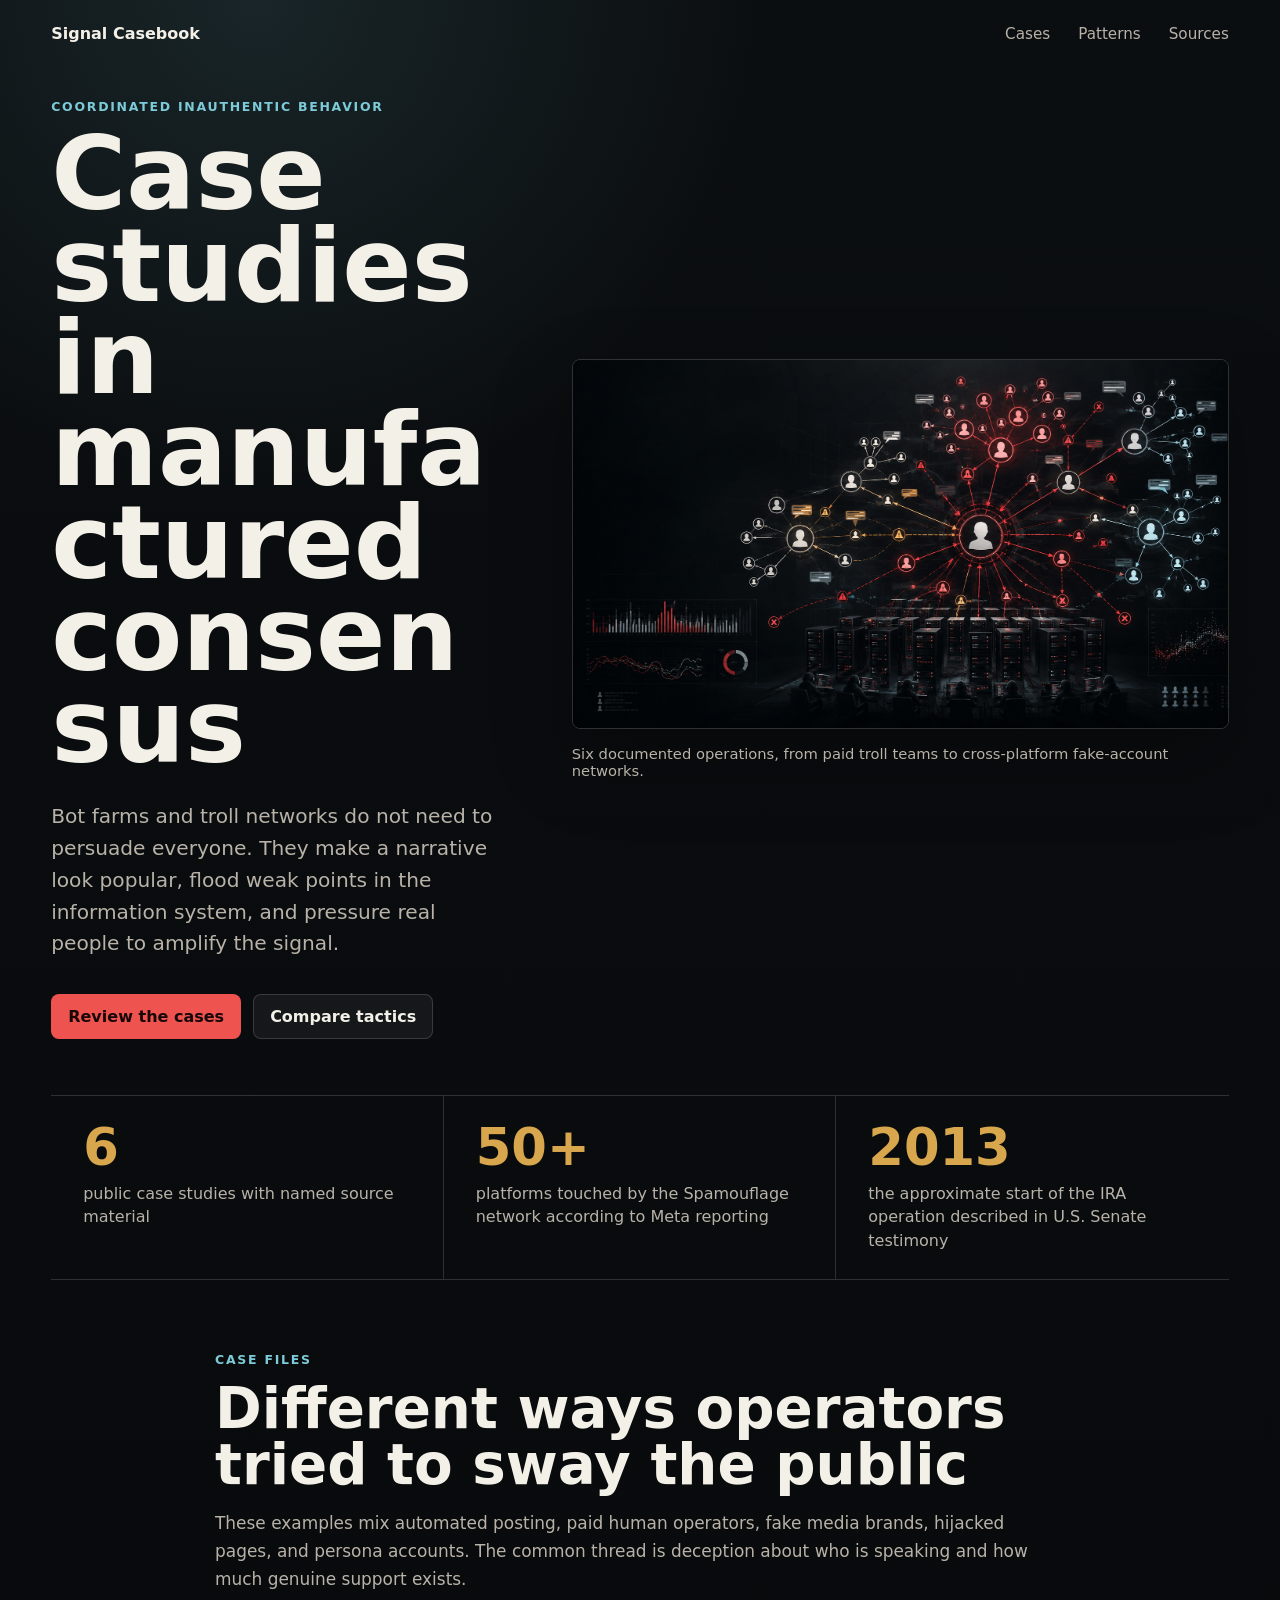
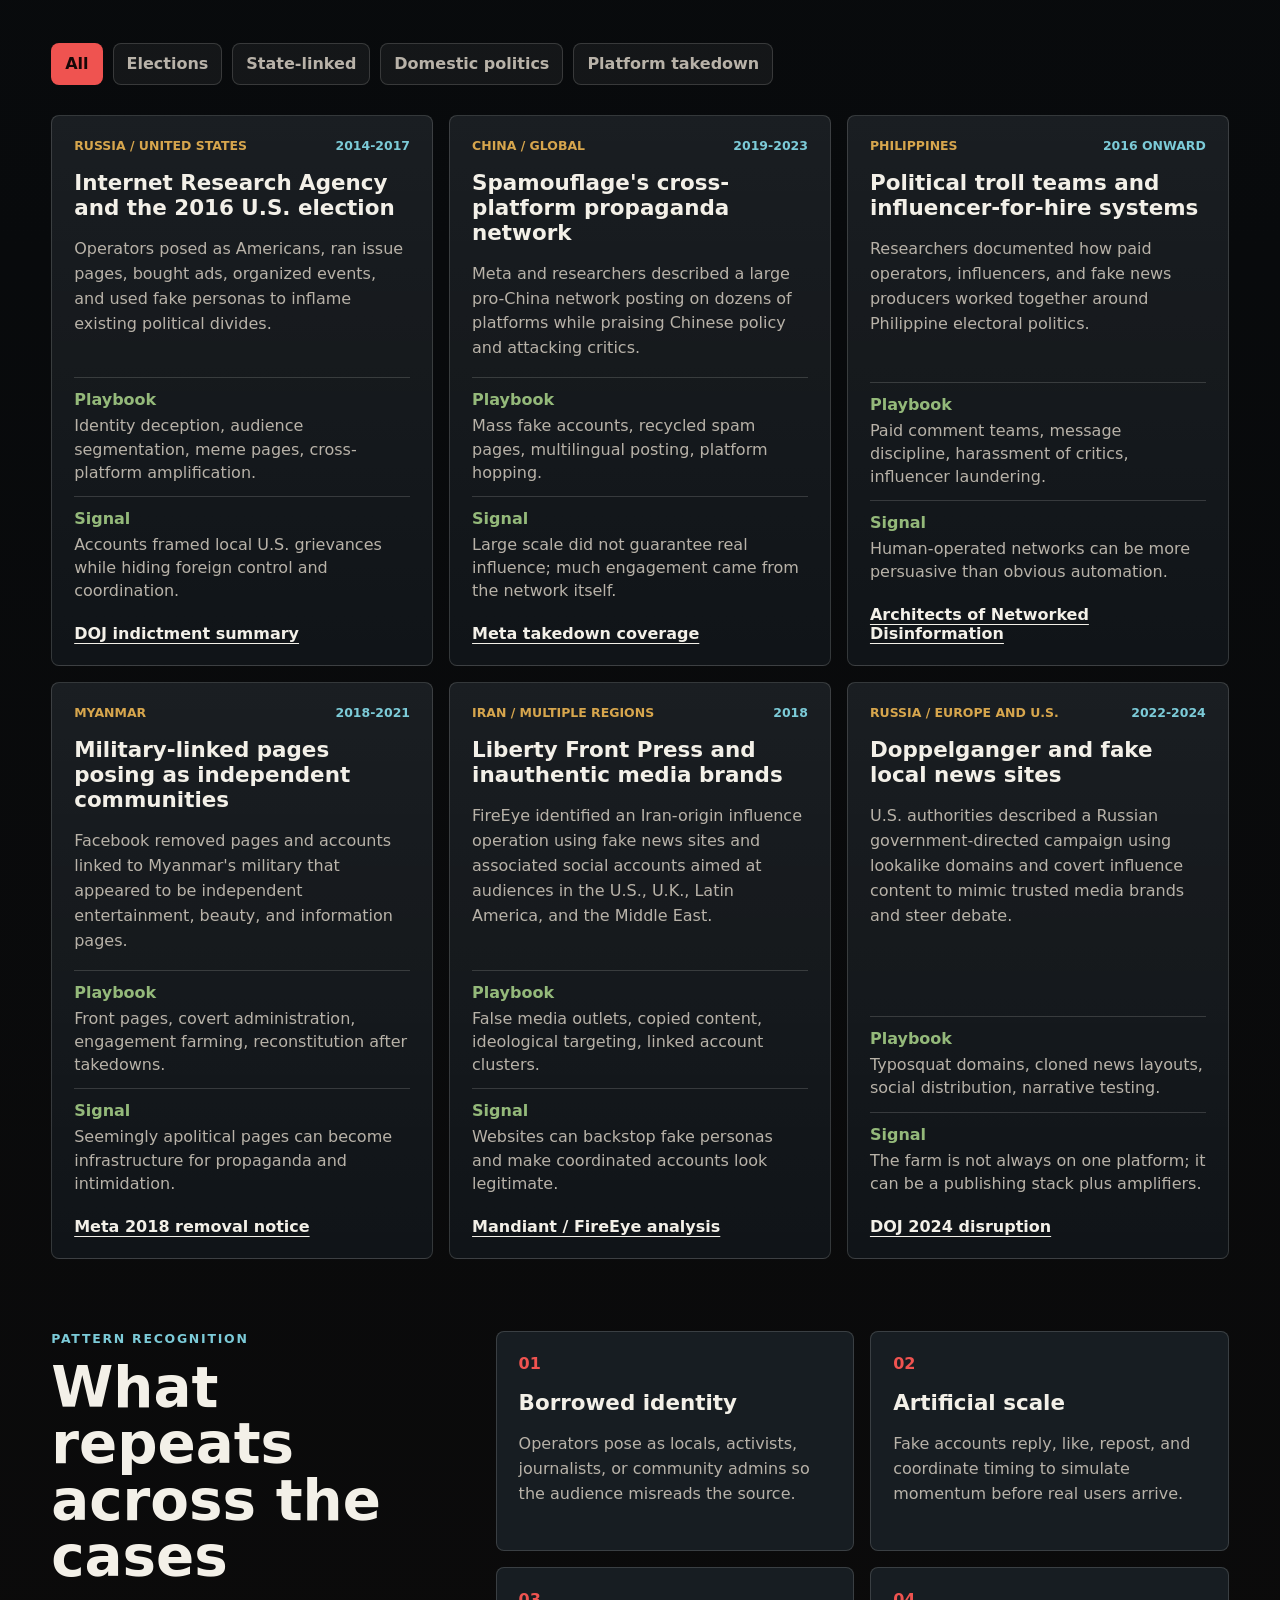
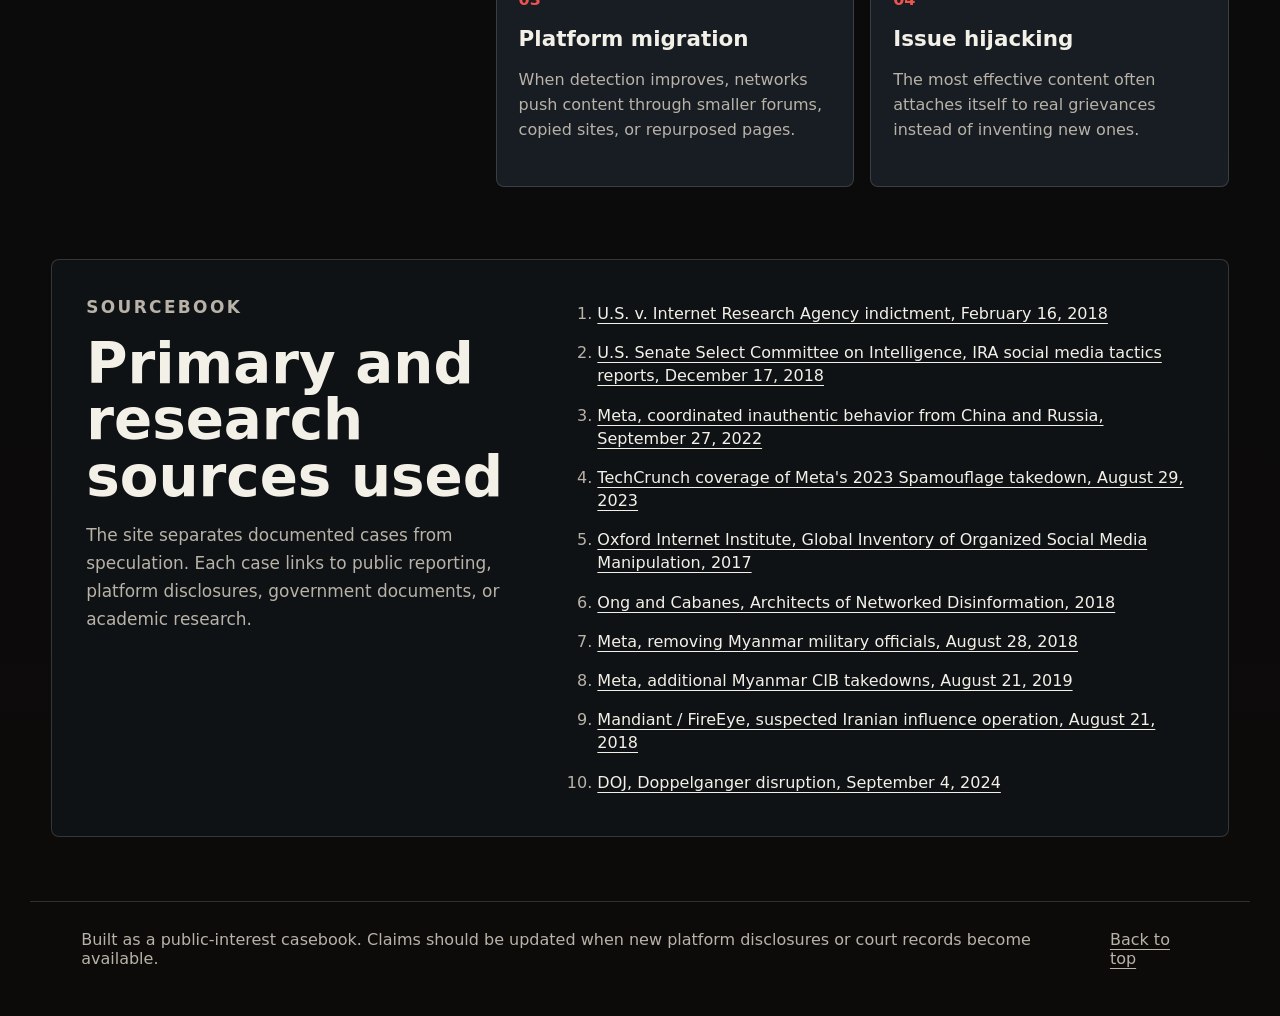
==== index.html @ df1fe984 "Initial bot farm case studies site" ====
<!doctype html>
<html lang="en">
  <head>
    <meta charset="utf-8">
    <meta name="viewport" content="width=device-width, initial-scale=1">
    <title>Bot Farm Case Studies</title>
    <meta
      name="description"
      content="A sourced field guide to online bot farms, troll networks, and coordinated inauthentic campaigns used to manipulate public opinion."
    >
    <meta property="og:title" content="Bot Farm Case Studies">
    <meta
      property="og:description"
      content="Six documented influence operations, their playbooks, signals, and consequences."
    >
    <meta property="og:image" content="assets/network-operations-hero.png">
    <link rel="stylesheet" href="styles.css">
  </head>
  <body>
    <header class="hero" id="top">
      <nav class="nav" aria-label="Primary navigation">
        <a class="brand" href="#top">Signal Casebook</a>
        <div class="nav-links">
          <a href="#cases">Cases</a>
          <a href="#patterns">Patterns</a>
          <a href="#sources">Sources</a>
        </div>
      </nav>
      <div class="hero-grid">
        <section class="hero-copy" aria-labelledby="page-title">
          <p class="eyebrow">Coordinated inauthentic behavior</p>
          <h1 id="page-title">Case studies in manufactured consensus</h1>
          <p class="lede">
            Bot farms and troll networks do not need to persuade everyone. They
            make a narrative look popular, flood weak points in the information
            system, and pressure real people to amplify the signal.
          </p>
          <div class="hero-actions">
            <a class="button primary" href="#cases">Review the cases</a>
            <a class="button secondary" href="#patterns">Compare tactics</a>
          </div>
        </section>
        <figure class="hero-art">
          <img
            src="assets/network-operations-hero.png"
            alt="Abstract network visualization of fake profile clusters and amplification paths."
          >
          <figcaption>
            Six documented operations, from paid troll teams to cross-platform fake-account networks.
          </figcaption>
        </figure>
      </div>
    </header>

    <main>
      <section class="overview" aria-label="Overview">
        <article>
          <span class="metric">6</span>
          <p>public case studies with named source material</p>
        </article>
        <article>
          <span class="metric">50+</span>
          <p>platforms touched by the Spamouflage network according to Meta reporting</p>
        </article>
        <article>
          <span class="metric">2013</span>
          <p>the approximate start of the IRA operation described in U.S. Senate testimony</p>
        </article>
      </section>

      <section class="section-heading" id="cases">
        <p class="eyebrow">Case files</p>
        <h2>Different ways operators tried to sway the public</h2>
        <p>
          These examples mix automated posting, paid human operators, fake media
          brands, hijacked pages, and persona accounts. The common thread is
          deception about who is speaking and how much genuine support exists.
        </p>
      </section>

      <section class="filter-panel" aria-label="Filter case studies">
        <button class="chip active" type="button" data-filter="all">All</button>
        <button class="chip" type="button" data-filter="election">Elections</button>
        <button class="chip" type="button" data-filter="state">State-linked</button>
        <button class="chip" type="button" data-filter="domestic">Domestic politics</button>
        <button class="chip" type="button" data-filter="platform">Platform takedown</button>
      </section>

      <section class="case-grid" aria-live="polite">
        <article class="case-card" data-tags="election state platform">
          <div class="case-topline">
            <span class="region">Russia / United States</span>
            <span class="date">2014-2017</span>
          </div>
          <h3>Internet Research Agency and the 2016 U.S. election</h3>
          <p>
            Operators posed as Americans, ran issue pages, bought ads, organized
            events, and used fake personas to inflame existing political divides.
          </p>
          <dl>
            <div>
              <dt>Playbook</dt>
              <dd>Identity deception, audience segmentation, meme pages, cross-platform amplification.</dd>
            </div>
            <div>
              <dt>Signal</dt>
              <dd>Accounts framed local U.S. grievances while hiding foreign control and coordination.</dd>
            </div>
          </dl>
          <a href="https://www.justice.gov/archives/opa/pr/grand-jury-indicts-thirteen-russian-individuals-and-three-russian-companies-scheme-interfere">DOJ indictment summary</a>
        </article>

        <article class="case-card" data-tags="state platform">
          <div class="case-topline">
            <span class="region">China / Global</span>
            <span class="date">2019-2023</span>
          </div>
          <h3>Spamouflage's cross-platform propaganda network</h3>
          <p>
            Meta and researchers described a large pro-China network posting on
            dozens of platforms while praising Chinese policy and attacking critics.
          </p>
          <dl>
            <div>
              <dt>Playbook</dt>
              <dd>Mass fake accounts, recycled spam pages, multilingual posting, platform hopping.</dd>
            </div>
            <div>
              <dt>Signal</dt>
              <dd>Large scale did not guarantee real influence; much engagement came from the network itself.</dd>
            </div>
          </dl>
          <a href="https://techcrunch.com/2023/08/29/meta-shut-down-a-disinformation-campaign-tied-to-chinese-law-enforcement/">Meta takedown coverage</a>
        </article>

        <article class="case-card" data-tags="election domestic">
          <div class="case-topline">
            <span class="region">Philippines</span>
            <span class="date">2016 onward</span>
          </div>
          <h3>Political troll teams and influencer-for-hire systems</h3>
          <p>
            Researchers documented how paid operators, influencers, and fake news
            producers worked together around Philippine electoral politics.
          </p>
          <dl>
            <div>
              <dt>Playbook</dt>
              <dd>Paid comment teams, message discipline, harassment of critics, influencer laundering.</dd>
            </div>
            <div>
              <dt>Signal</dt>
              <dd>Human-operated networks can be more persuasive than obvious automation.</dd>
            </div>
          </dl>
          <a href="https://eprints.whiterose.ac.uk/id/eprint/127312/">Architects of Networked Disinformation</a>
        </article>

        <article class="case-card" data-tags="state domestic platform">
          <div class="case-topline">
            <span class="region">Myanmar</span>
            <span class="date">2018-2021</span>
          </div>
          <h3>Military-linked pages posing as independent communities</h3>
          <p>
            Facebook removed pages and accounts linked to Myanmar's military that
            appeared to be independent entertainment, beauty, and information pages.
          </p>
          <dl>
            <div>
              <dt>Playbook</dt>
              <dd>Front pages, covert administration, engagement farming, reconstitution after takedowns.</dd>
            </div>
            <div>
              <dt>Signal</dt>
              <dd>Seemingly apolitical pages can become infrastructure for propaganda and intimidation.</dd>
            </div>
          </dl>
          <a href="https://about.fb.com/news/2018/08/removing-myanmar-officials/">Meta 2018 removal notice</a>
        </article>

        <article class="case-card" data-tags="state platform">
          <div class="case-topline">
            <span class="region">Iran / Multiple regions</span>
            <span class="date">2018</span>
          </div>
          <h3>Liberty Front Press and inauthentic media brands</h3>
          <p>
            FireEye identified an Iran-origin influence operation using fake news
            sites and associated social accounts aimed at audiences in the U.S.,
            U.K., Latin America, and the Middle East.
          </p>
          <dl>
            <div>
              <dt>Playbook</dt>
              <dd>False media outlets, copied content, ideological targeting, linked account clusters.</dd>
            </div>
            <div>
              <dt>Signal</dt>
              <dd>Websites can backstop fake personas and make coordinated accounts look legitimate.</dd>
            </div>
          </dl>
          <a href="https://cloud.google.com/blog/topics/threat-intelligence/suspected-iranian-influence-operation">Mandiant / FireEye analysis</a>
        </article>

        <article class="case-card" data-tags="state platform election">
          <div class="case-topline">
            <span class="region">Russia / Europe and U.S.</span>
            <span class="date">2022-2024</span>
          </div>
          <h3>Doppelganger and fake local news sites</h3>
          <p>
            U.S. authorities described a Russian government-directed campaign
            using lookalike domains and covert influence content to mimic trusted
            media brands and steer debate.
          </p>
          <dl>
            <div>
              <dt>Playbook</dt>
              <dd>Typosquat domains, cloned news layouts, social distribution, narrative testing.</dd>
            </div>
            <div>
              <dt>Signal</dt>
              <dd>The farm is not always on one platform; it can be a publishing stack plus amplifiers.</dd>
            </div>
          </dl>
          <a href="https://www.justice.gov/archives/opa/pr/justice-department-disrupts-covert-russian-government-sponsored-foreign-malign-influence">DOJ 2024 disruption</a>
        </article>
      </section>

      <section class="patterns" id="patterns">
        <div class="section-heading compact">
          <p class="eyebrow">Pattern recognition</p>
          <h2>What repeats across the cases</h2>
        </div>
        <div class="pattern-grid">
          <article>
            <span>01</span>
            <h3>Borrowed identity</h3>
            <p>Operators pose as locals, activists, journalists, or community admins so the audience misreads the source.</p>
          </article>
          <article>
            <span>02</span>
            <h3>Artificial scale</h3>
            <p>Fake accounts reply, like, repost, and coordinate timing to simulate momentum before real users arrive.</p>
          </article>
          <article>
            <span>03</span>
            <h3>Platform migration</h3>
            <p>When detection improves, networks push content through smaller forums, copied sites, or repurposed pages.</p>
          </article>
          <article>
            <span>04</span>
            <h3>Issue hijacking</h3>
            <p>The most effective content often attaches itself to real grievances instead of inventing new ones.</p>
          </article>
        </div>
      </section>

      <section class="sourcebook" id="sources">
        <div>
          <p class="eyebrow">Sourcebook</p>
          <h2>Primary and research sources used</h2>
          <p>
            The site separates documented cases from speculation. Each case links
            to public reporting, platform disclosures, government documents, or
            academic research.
          </p>
        </div>
        <ol>
          <li><a href="https://www.justice.gov/d9/fieldable-panel-panes/basic-panes/attachments/2018/02/16/internet_research_agency_indictment.pdf">U.S. v. Internet Research Agency indictment, February 16, 2018</a></li>
          <li><a href="https://www.intelligence.senate.gov/2018/12/17/press-new-reports-shed-light-internet-research-agency-e2-80-99s-social-media-tactics/">U.S. Senate Select Committee on Intelligence, IRA social media tactics reports, December 17, 2018</a></li>
          <li><a href="https://about.fb.com/news/2022/09/removing-coordinated-inauthentic-behavior-from-china-and-russia/">Meta, coordinated inauthentic behavior from China and Russia, September 27, 2022</a></li>
          <li><a href="https://techcrunch.com/2023/08/29/meta-shut-down-a-disinformation-campaign-tied-to-chinese-law-enforcement/">TechCrunch coverage of Meta's 2023 Spamouflage takedown, August 29, 2023</a></li>
          <li><a href="https://ora.ox.ac.uk/objects/uuid%3Acef7e8d9-27bf-4ea5-9fd6-855209b3e1f6/files/m3ca8c455852611e82d0fb182445a471f">Oxford Internet Institute, Global Inventory of Organized Social Media Manipulation, 2017</a></li>
          <li><a href="https://eprints.whiterose.ac.uk/id/eprint/127312/">Ong and Cabanes, Architects of Networked Disinformation, 2018</a></li>
          <li><a href="https://about.fb.com/news/2018/08/removing-myanmar-officials/">Meta, removing Myanmar military officials, August 28, 2018</a></li>
          <li><a href="https://about.fb.com/news/2019/08/more-cib-myanmar/">Meta, additional Myanmar CIB takedowns, August 21, 2019</a></li>
          <li><a href="https://cloud.google.com/blog/topics/threat-intelligence/suspected-iranian-influence-operation">Mandiant / FireEye, suspected Iranian influence operation, August 21, 2018</a></li>
          <li><a href="https://www.justice.gov/archives/opa/pr/justice-department-disrupts-covert-russian-government-sponsored-foreign-malign-influence">DOJ, Doppelganger disruption, September 4, 2024</a></li>
        </ol>
      </section>
    </main>

    <footer>
      <p>Built as a public-interest casebook. Claims should be updated when new platform disclosures or court records become available.</p>
      <a href="#top">Back to top</a>
    </footer>

    <script src="script.js"></script>
  </body>
</html>
---- styles.css ----
:root {
  color-scheme: dark;
  --bg: #080a0c;
  --panel: #101418;
  --panel-strong: #171d22;
  --ink: #f3f0e8;
  --muted: #b8b2a8;
  --line: rgba(243, 240, 232, 0.16);
  --red: #ef5350;
  --amber: #d7a64d;
  --cyan: #7ccbd8;
  --green: #94b97a;
  --shadow: rgba(0, 0, 0, 0.32);
  font-family:
    Inter, ui-sans-serif, system-ui, -apple-system, BlinkMacSystemFont, "Segoe UI",
    sans-serif;
}

* {
  box-sizing: border-box;
}

html {
  scroll-behavior: smooth;
}

body {
  margin: 0;
  min-width: 320px;
  background:
    radial-gradient(circle at 20% 0%, rgba(124, 203, 216, 0.12), transparent 32rem),
    linear-gradient(180deg, #0b0e10 0%, var(--bg) 44%, #0d0b0a 100%);
  color: var(--ink);
}

a {
  color: inherit;
  text-underline-offset: 0.24em;
}

.hero {
  min-height: 94vh;
  padding: 24px clamp(18px, 4vw, 56px) 56px;
  display: flex;
  flex-direction: column;
  gap: 56px;
}

.nav {
  display: flex;
  align-items: center;
  justify-content: space-between;
  gap: 24px;
  max-width: 1220px;
  width: 100%;
  margin: 0 auto;
}

.brand {
  font-weight: 780;
  text-decoration: none;
  letter-spacing: 0;
}

.nav-links {
  display: flex;
  gap: clamp(14px, 3vw, 28px);
  color: var(--muted);
  font-size: 0.95rem;
}

.nav-links a {
  text-decoration: none;
}

.hero-grid {
  width: 100%;
  max-width: 1220px;
  margin: auto;
  display: grid;
  grid-template-columns: minmax(0, 0.82fr) minmax(420px, 1.18fr);
  gap: clamp(32px, 5vw, 64px);
  align-items: center;
}

.hero-copy {
  max-width: 660px;
}

.eyebrow {
  margin: 0 0 14px;
  color: var(--cyan);
  font-size: 0.78rem;
  font-weight: 760;
  letter-spacing: 0.14em;
  text-transform: uppercase;
}

h1,
h2,
h3,
p {
  overflow-wrap: anywhere;
}

h1 {
  margin: 0;
  max-width: 12ch;
  font-size: clamp(3.4rem, 8vw, 7.4rem);
  line-height: 0.9;
  letter-spacing: 0;
}

.lede {
  margin: 28px 0 0;
  max-width: 58ch;
  color: var(--muted);
  font-size: clamp(1.05rem, 2vw, 1.26rem);
  line-height: 1.58;
}

.hero-actions {
  display: flex;
  flex-wrap: wrap;
  gap: 12px;
  margin-top: 34px;
}

.button,
.chip {
  border: 1px solid var(--line);
  border-radius: 8px;
  min-height: 44px;
  padding: 12px 16px;
  background: rgba(255, 255, 255, 0.05);
  color: var(--ink);
  font: inherit;
  font-weight: 720;
  text-decoration: none;
  cursor: pointer;
}

.button.primary,
.chip.active {
  border-color: rgba(239, 83, 80, 0.55);
  background: var(--red);
  color: #170707;
}

.button.secondary:hover,
.chip:hover {
  border-color: rgba(124, 203, 216, 0.5);
  background: rgba(124, 203, 216, 0.1);
}

.hero-art {
  margin: 0;
}

.hero-art img {
  width: 100%;
  aspect-ratio: 16 / 9;
  object-fit: cover;
  border-radius: 8px;
  border: 1px solid var(--line);
  box-shadow: 0 30px 80px var(--shadow);
}

.hero-art figcaption {
  margin-top: 12px;
  color: var(--muted);
  font-size: 0.92rem;
}

main {
  display: grid;
  gap: 72px;
  padding: 0 clamp(18px, 4vw, 56px) 64px;
}

.overview,
.section-heading,
.filter-panel,
.case-grid,
.patterns,
.sourcebook,
footer {
  width: 100%;
  max-width: 1220px;
  margin: 0 auto;
}

.overview {
  display: grid;
  grid-template-columns: repeat(3, 1fr);
  border-block: 1px solid var(--line);
}

.overview article {
  padding: 26px clamp(16px, 3vw, 32px);
  border-right: 1px solid var(--line);
}

.overview article:last-child {
  border-right: 0;
}

.metric {
  display: block;
  color: var(--amber);
  font-size: clamp(2rem, 4vw, 3.2rem);
  font-weight: 800;
  line-height: 1;
}

.overview p {
  margin: 8px 0 0;
  color: var(--muted);
  line-height: 1.48;
}

.section-heading {
  max-width: 850px;
  margin-bottom: -40px;
}

.section-heading h2,
.sourcebook h2 {
  margin: 0;
  font-size: clamp(2.1rem, 4.4vw, 4rem);
  line-height: 1;
  letter-spacing: 0;
}

.section-heading p:not(.eyebrow),
.sourcebook p {
  color: var(--muted);
  font-size: 1.06rem;
  line-height: 1.65;
}

.filter-panel {
  display: flex;
  flex-wrap: wrap;
  gap: 10px;
  margin-bottom: -42px;
}

.chip {
  min-height: 38px;
  padding: 9px 13px;
  color: var(--muted);
}

.case-grid {
  display: grid;
  grid-template-columns: repeat(3, minmax(0, 1fr));
  gap: 16px;
}

.case-card {
  display: flex;
  min-height: 430px;
  flex-direction: column;
  padding: 22px;
  border: 1px solid var(--line);
  border-radius: 8px;
  background:
    linear-gradient(180deg, rgba(255, 255, 255, 0.045), transparent),
    var(--panel);
}

.case-card[hidden] {
  display: none;
}

.case-topline {
  display: flex;
  justify-content: space-between;
  gap: 12px;
  color: var(--amber);
  font-size: 0.78rem;
  font-weight: 780;
  text-transform: uppercase;
}

.date {
  color: var(--cyan);
  white-space: nowrap;
}

.case-card h3,
.pattern-grid h3 {
  margin: 18px 0 0;
  font-size: 1.34rem;
  line-height: 1.16;
}

.case-card p {
  color: var(--muted);
  line-height: 1.56;
}

.case-card dl {
  display: grid;
  gap: 12px;
  margin: auto 0 22px;
}

.case-card dl div {
  border-top: 1px solid var(--line);
  padding-top: 12px;
}

.case-card dt {
  color: var(--green);
  font-weight: 780;
}

.case-card dd {
  margin: 5px 0 0;
  color: var(--muted);
  line-height: 1.45;
}

.case-card a {
  justify-self: end;
  color: var(--ink);
  font-weight: 720;
}

.patterns {
  display: grid;
  grid-template-columns: 0.72fr 1.28fr;
  gap: 32px;
  align-items: start;
}

.section-heading.compact {
  margin: 0;
}

.pattern-grid {
  display: grid;
  grid-template-columns: repeat(2, minmax(0, 1fr));
  gap: 16px;
}

.pattern-grid article {
  min-height: 220px;
  padding: 22px;
  border: 1px solid var(--line);
  border-radius: 8px;
  background: var(--panel-strong);
}

.pattern-grid span {
  color: var(--red);
  font-weight: 800;
}

.pattern-grid p {
  color: var(--muted);
  line-height: 1.56;
}

.sourcebook {
  display: grid;
  grid-template-columns: minmax(0, 0.85fr) minmax(0, 1.15fr);
  gap: 32px;
  padding: 34px;
  border: 1px solid var(--line);
  border-radius: 8px;
  background: #0f1214;
}

.sourcebook ol {
  margin: 0;
  padding-left: 22px;
  color: var(--muted);
}

.sourcebook li {
  padding: 8px 0;
  line-height: 1.45;
}

.sourcebook a {
  color: var(--ink);
}

footer {
  display: flex;
  justify-content: space-between;
  gap: 24px;
  padding: 28px clamp(18px, 4vw, 56px) 48px;
  color: var(--muted);
  border-top: 1px solid var(--line);
}

footer p {
  margin: 0;
}

@media (max-width: 980px) {
  .hero {
    min-height: auto;
  }

  .hero-grid,
  .patterns,
  .sourcebook {
    grid-template-columns: 1fr;
  }

  .hero-copy {
    max-width: none;
  }

  h1 {
    max-width: 10ch;
  }

  .case-grid {
    grid-template-columns: repeat(2, minmax(0, 1fr));
  }
}

@media (max-width: 680px) {
  .nav {
    align-items: flex-start;
    flex-direction: column;
  }

  .hero-grid {
    gap: 28px;
  }

  .overview,
  .case-grid,
  .pattern-grid {
    grid-template-columns: 1fr;
  }

  .overview article {
    border-right: 0;
    border-bottom: 1px solid var(--line);
  }

  .overview article:last-child {
    border-bottom: 0;
  }

  .case-card {
    min-height: auto;
  }

  .sourcebook {
    padding: 22px;
  }

  footer {
    flex-direction: column;
  }
}
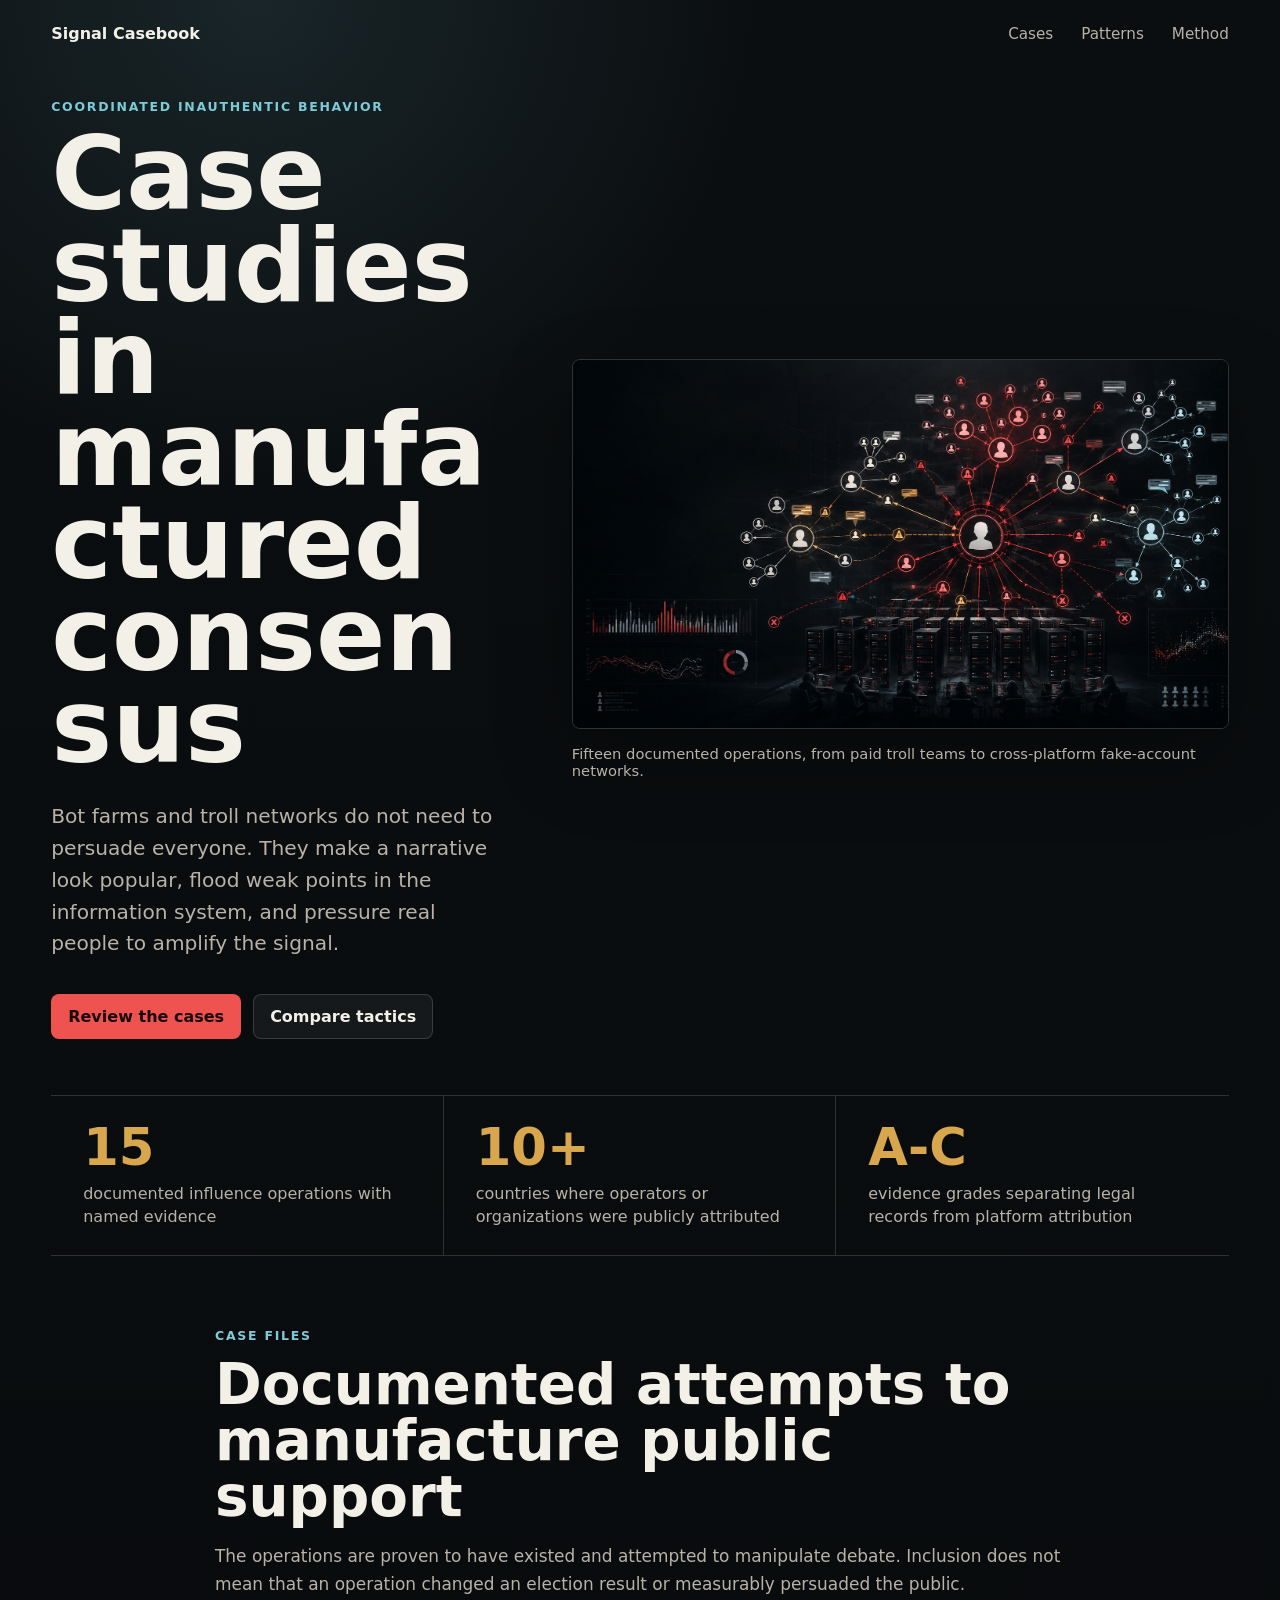
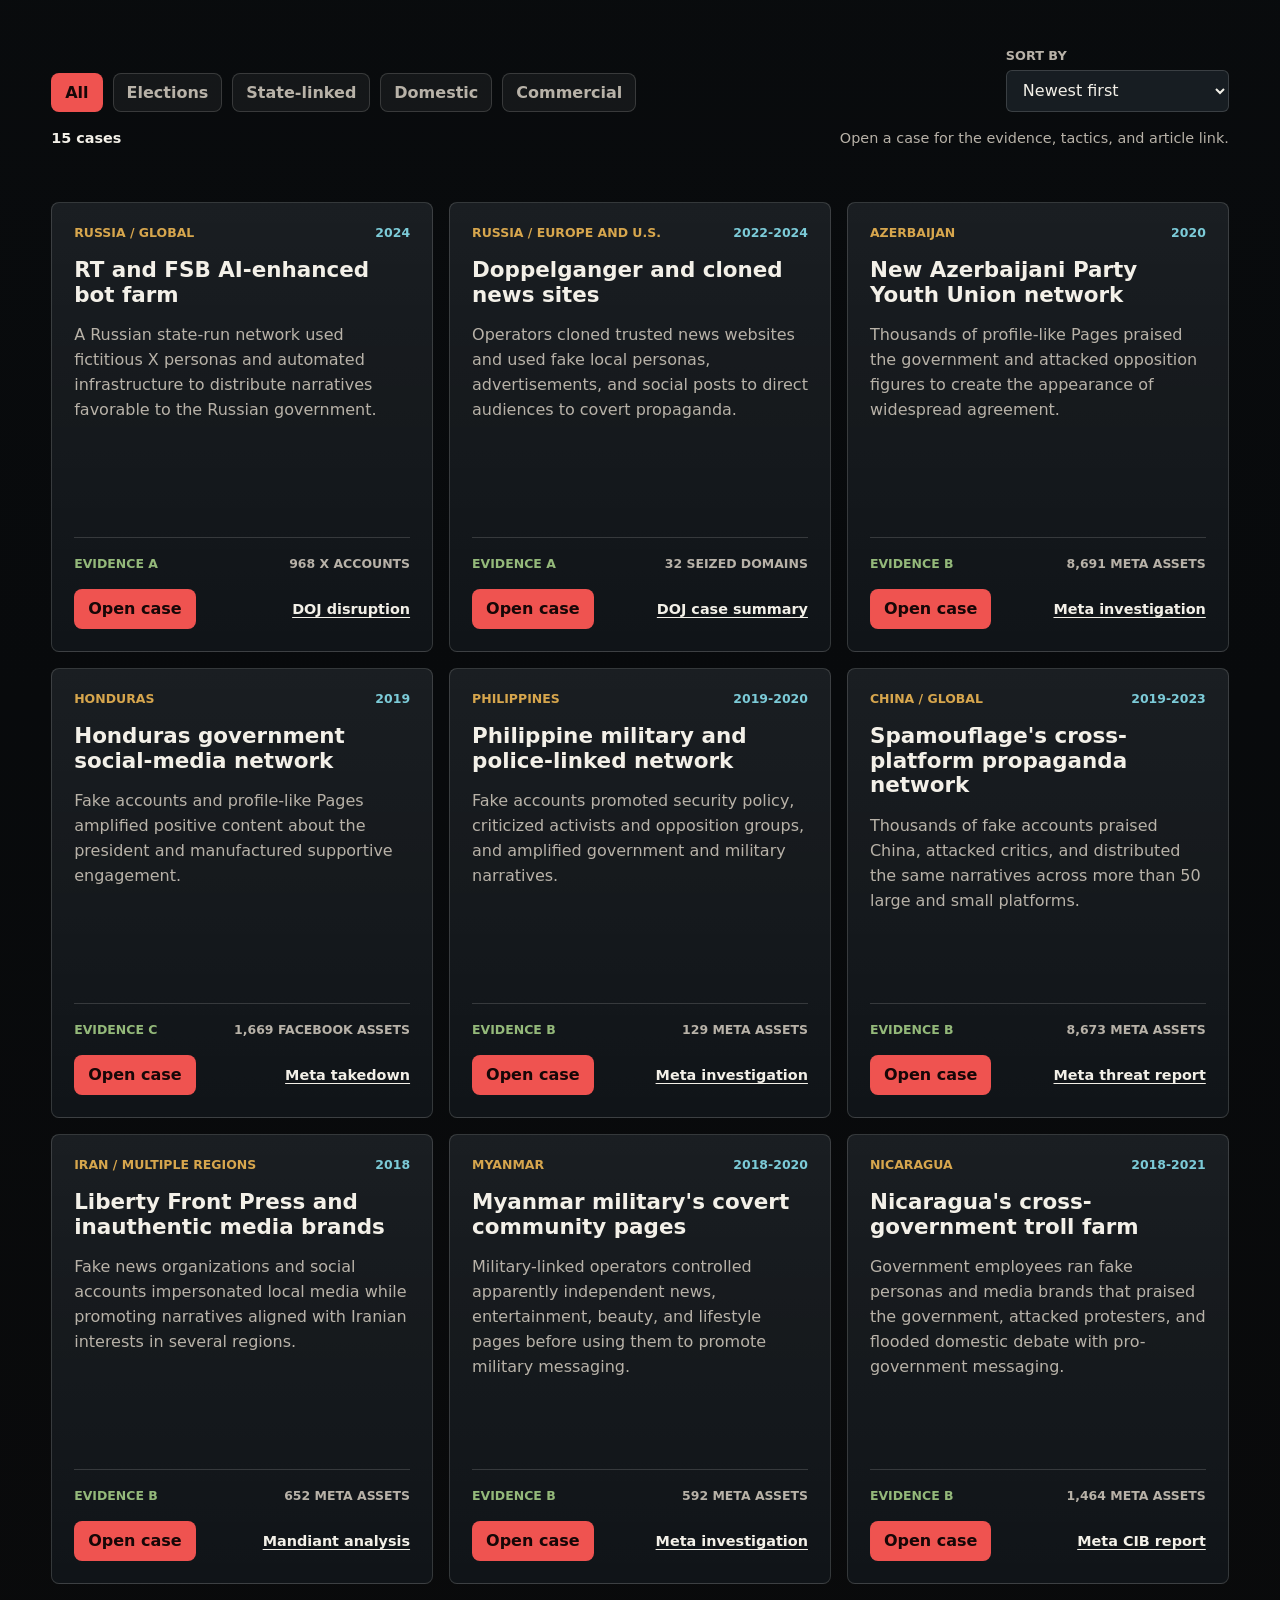
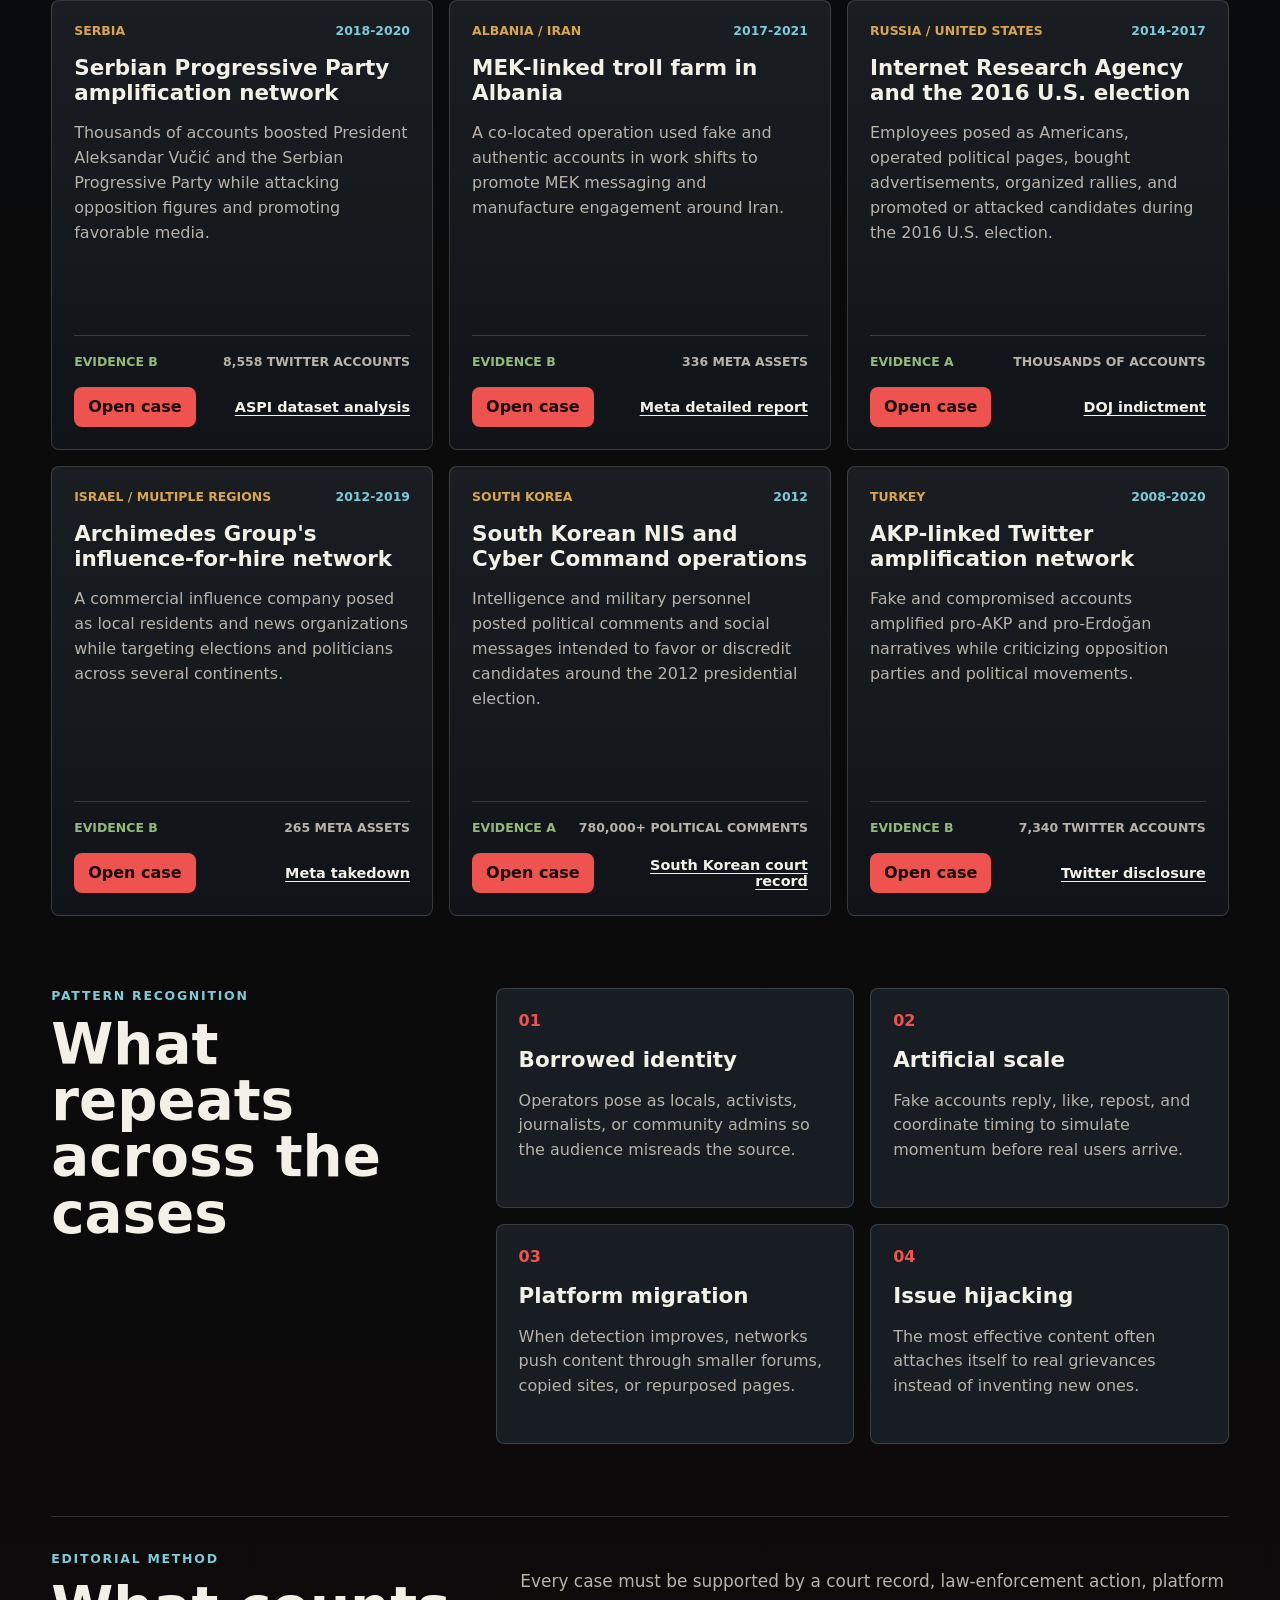
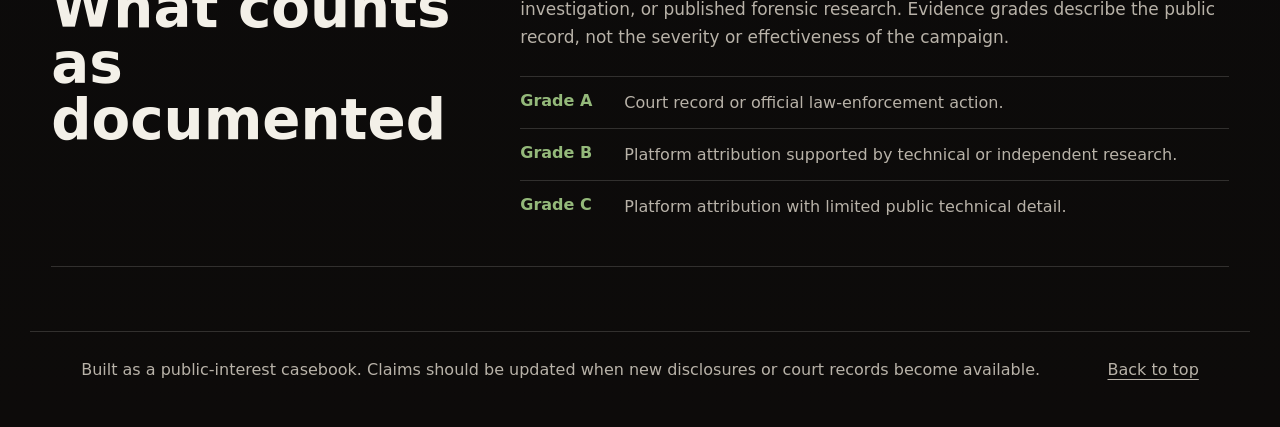
==== commit ee4dfaa0: "Expand casebook with sortable research cases" ====
--- a/index.html
+++ b/index.html
@@ -3,15 +3,15 @@
   <head>
     <meta charset="utf-8">
     <meta name="viewport" content="width=device-width, initial-scale=1">
-    <title>Bot Farm Case Studies</title>
+    <title>Signal Casebook | Documented Influence Operations</title>
     <meta
       name="description"
-      content="A sourced field guide to online bot farms, troll networks, and coordinated inauthentic campaigns used to manipulate public opinion."
+      content="Fifteen documented bot farms, troll networks, and coordinated influence operations used to manipulate public opinion."
     >
-    <meta property="og:title" content="Bot Farm Case Studies">
+    <meta property="og:title" content="Signal Casebook">
     <meta
       property="og:description"
-      content="Six documented influence operations, their playbooks, signals, and consequences."
+      content="Fifteen documented influence operations, their playbooks, evidence, and consequences."
     >
     <meta property="og:image" content="assets/network-operations-hero.png">
     <link rel="stylesheet" href="styles.css">
@@ -23,7 +23,7 @@
         <div class="nav-links">
           <a href="#cases">Cases</a>
           <a href="#patterns">Patterns</a>
-          <a href="#sources">Sources</a>
+          <a href="#method">Method</a>
         </div>
       </nav>
       <div class="hero-grid">
@@ -46,7 +46,7 @@
             alt="Abstract network visualization of fake profile clusters and amplification paths."
           >
           <figcaption>
-            Six documented operations, from paid troll teams to cross-platform fake-account networks.
+            Fifteen documented operations, from paid troll teams to cross-platform fake-account networks.
           </figcaption>
         </figure>
       </div>
@@ -55,178 +55,54 @@
     <main>
       <section class="overview" aria-label="Overview">
         <article>
-          <span class="metric">6</span>
-          <p>public case studies with named source material</p>
+          <span class="metric">15</span>
+          <p>documented influence operations with named evidence</p>
         </article>
         <article>
-          <span class="metric">50+</span>
-          <p>platforms touched by the Spamouflage network according to Meta reporting</p>
+          <span class="metric">10+</span>
+          <p>countries where operators or organizations were publicly attributed</p>
         </article>
         <article>
-          <span class="metric">2013</span>
-          <p>the approximate start of the IRA operation described in U.S. Senate testimony</p>
+          <span class="metric">A-C</span>
+          <p>evidence grades separating legal records from platform attribution</p>
         </article>
       </section>
 
       <section class="section-heading" id="cases">
         <p class="eyebrow">Case files</p>
-        <h2>Different ways operators tried to sway the public</h2>
+        <h2>Documented attempts to manufacture public support</h2>
         <p>
-          These examples mix automated posting, paid human operators, fake media
-          brands, hijacked pages, and persona accounts. The common thread is
-          deception about who is speaking and how much genuine support exists.
+          The operations are proven to have existed and attempted to manipulate
+          debate. Inclusion does not mean that an operation changed an election
+          result or measurably persuaded the public.
         </p>
       </section>
 
-      <section class="filter-panel" aria-label="Filter case studies">
-        <button class="chip active" type="button" data-filter="all">All</button>
-        <button class="chip" type="button" data-filter="election">Elections</button>
-        <button class="chip" type="button" data-filter="state">State-linked</button>
-        <button class="chip" type="button" data-filter="domestic">Domestic politics</button>
-        <button class="chip" type="button" data-filter="platform">Platform takedown</button>
+      <section class="case-controls" aria-label="Browse case studies">
+        <div class="filter-panel" role="group" aria-label="Filter cases">
+          <button class="chip active" type="button" data-filter="all">All</button>
+          <button class="chip" type="button" data-filter="election">Elections</button>
+          <button class="chip" type="button" data-filter="state">State-linked</button>
+          <button class="chip" type="button" data-filter="domestic">Domestic</button>
+          <button class="chip" type="button" data-filter="commercial">Commercial</button>
+        </div>
+        <div class="sort-control">
+          <label for="sort-cases">Sort by</label>
+          <select id="sort-cases">
+            <option value="newest">Newest first</option>
+            <option value="oldest">Oldest first</option>
+            <option value="region">Region A-Z</option>
+            <option value="evidence">Strongest evidence</option>
+          </select>
+        </div>
       </section>
 
-      <section class="case-grid" aria-live="polite">
-        <article class="case-card" data-tags="election state platform">
-          <div class="case-topline">
-            <span class="region">Russia / United States</span>
-            <span class="date">2014-2017</span>
-          </div>
-          <h3>Internet Research Agency and the 2016 U.S. election</h3>
-          <p>
-            Operators posed as Americans, ran issue pages, bought ads, organized
-            events, and used fake personas to inflame existing political divides.
-          </p>
-          <dl>
-            <div>
-              <dt>Playbook</dt>
-              <dd>Identity deception, audience segmentation, meme pages, cross-platform amplification.</dd>
-            </div>
-            <div>
-              <dt>Signal</dt>
-              <dd>Accounts framed local U.S. grievances while hiding foreign control and coordination.</dd>
-            </div>
-          </dl>
-          <a href="https://www.justice.gov/archives/opa/pr/grand-jury-indicts-thirteen-russian-individuals-and-three-russian-companies-scheme-interfere">DOJ indictment summary</a>
-        </article>
+      <div class="results-line">
+        <p id="results-count" aria-live="polite"></p>
+        <p>Open a case for the evidence, tactics, and article link.</p>
+      </div>
 
-        <article class="case-card" data-tags="state platform">
-          <div class="case-topline">
-            <span class="region">China / Global</span>
-            <span class="date">2019-2023</span>
-          </div>
-          <h3>Spamouflage's cross-platform propaganda network</h3>
-          <p>
-            Meta and researchers described a large pro-China network posting on
-            dozens of platforms while praising Chinese policy and attacking critics.
-          </p>
-          <dl>
-            <div>
-              <dt>Playbook</dt>
-              <dd>Mass fake accounts, recycled spam pages, multilingual posting, platform hopping.</dd>
-            </div>
-            <div>
-              <dt>Signal</dt>
-              <dd>Large scale did not guarantee real influence; much engagement came from the network itself.</dd>
-            </div>
-          </dl>
-          <a href="https://techcrunch.com/2023/08/29/meta-shut-down-a-disinformation-campaign-tied-to-chinese-law-enforcement/">Meta takedown coverage</a>
-        </article>
-
-        <article class="case-card" data-tags="election domestic">
-          <div class="case-topline">
-            <span class="region">Philippines</span>
-            <span class="date">2016 onward</span>
-          </div>
-          <h3>Political troll teams and influencer-for-hire systems</h3>
-          <p>
-            Researchers documented how paid operators, influencers, and fake news
-            producers worked together around Philippine electoral politics.
-          </p>
-          <dl>
-            <div>
-              <dt>Playbook</dt>
-              <dd>Paid comment teams, message discipline, harassment of critics, influencer laundering.</dd>
-            </div>
-            <div>
-              <dt>Signal</dt>
-              <dd>Human-operated networks can be more persuasive than obvious automation.</dd>
-            </div>
-          </dl>
-          <a href="https://eprints.whiterose.ac.uk/id/eprint/127312/">Architects of Networked Disinformation</a>
-        </article>
-
-        <article class="case-card" data-tags="state domestic platform">
-          <div class="case-topline">
-            <span class="region">Myanmar</span>
-            <span class="date">2018-2021</span>
-          </div>
-          <h3>Military-linked pages posing as independent communities</h3>
-          <p>
-            Facebook removed pages and accounts linked to Myanmar's military that
-            appeared to be independent entertainment, beauty, and information pages.
-          </p>
-          <dl>
-            <div>
-              <dt>Playbook</dt>
-              <dd>Front pages, covert administration, engagement farming, reconstitution after takedowns.</dd>
-            </div>
-            <div>
-              <dt>Signal</dt>
-              <dd>Seemingly apolitical pages can become infrastructure for propaganda and intimidation.</dd>
-            </div>
-          </dl>
-          <a href="https://about.fb.com/news/2018/08/removing-myanmar-officials/">Meta 2018 removal notice</a>
-        </article>
-
-        <article class="case-card" data-tags="state platform">
-          <div class="case-topline">
-            <span class="region">Iran / Multiple regions</span>
-            <span class="date">2018</span>
-          </div>
-          <h3>Liberty Front Press and inauthentic media brands</h3>
-          <p>
-            FireEye identified an Iran-origin influence operation using fake news
-            sites and associated social accounts aimed at audiences in the U.S.,
-            U.K., Latin America, and the Middle East.
-          </p>
-          <dl>
-            <div>
-              <dt>Playbook</dt>
-              <dd>False media outlets, copied content, ideological targeting, linked account clusters.</dd>
-            </div>
-            <div>
-              <dt>Signal</dt>
-              <dd>Websites can backstop fake personas and make coordinated accounts look legitimate.</dd>
-            </div>
-          </dl>
-          <a href="https://cloud.google.com/blog/topics/threat-intelligence/suspected-iranian-influence-operation">Mandiant / FireEye analysis</a>
-        </article>
-
-        <article class="case-card" data-tags="state platform election">
-          <div class="case-topline">
-            <span class="region">Russia / Europe and U.S.</span>
-            <span class="date">2022-2024</span>
-          </div>
-          <h3>Doppelganger and fake local news sites</h3>
-          <p>
-            U.S. authorities described a Russian government-directed campaign
-            using lookalike domains and covert influence content to mimic trusted
-            media brands and steer debate.
-          </p>
-          <dl>
-            <div>
-              <dt>Playbook</dt>
-              <dd>Typosquat domains, cloned news layouts, social distribution, narrative testing.</dd>
-            </div>
-            <div>
-              <dt>Signal</dt>
-              <dd>The farm is not always on one platform; it can be a publishing stack plus amplifiers.</dd>
-            </div>
-          </dl>
-          <a href="https://www.justice.gov/archives/opa/pr/justice-department-disrupts-covert-russian-government-sponsored-foreign-malign-influence">DOJ 2024 disruption</a>
-        </article>
-      </section>
+      <section class="case-grid" id="case-grid" aria-live="polite"></section>
 
       <section class="patterns" id="patterns">
         <div class="section-heading compact">
@@ -257,33 +133,35 @@
         </div>
       </section>
 
-      <section class="sourcebook" id="sources">
+      <section class="method" id="method">
         <div>
-          <p class="eyebrow">Sourcebook</p>
-          <h2>Primary and research sources used</h2>
+          <p class="eyebrow">Editorial method</p>
+          <h2>What counts as documented</h2>
+        </div>
+        <div class="method-copy">
           <p>
-            The site separates documented cases from speculation. Each case links
-            to public reporting, platform disclosures, government documents, or
-            academic research.
+            Every case must be supported by a court record, law-enforcement action,
+            platform investigation, or published forensic research. Evidence grades
+            describe the public record, not the severity or effectiveness of the campaign.
           </p>
+          <dl class="grade-list">
+            <div><dt>Grade A</dt><dd>Court record or official law-enforcement action.</dd></div>
+            <div><dt>Grade B</dt><dd>Platform attribution supported by technical or independent research.</dd></div>
+            <div><dt>Grade C</dt><dd>Platform attribution with limited public technical detail.</dd></div>
+          </dl>
         </div>
-        <ol>
-          <li><a href="https://www.justice.gov/d9/fieldable-panel-panes/basic-panes/attachments/2018/02/16/internet_research_agency_indictment.pdf">U.S. v. Internet Research Agency indictment, February 16, 2018</a></li>
-          <li><a href="https://www.intelligence.senate.gov/2018/12/17/press-new-reports-shed-light-internet-research-agency-e2-80-99s-social-media-tactics/">U.S. Senate Select Committee on Intelligence, IRA social media tactics reports, December 17, 2018</a></li>
-          <li><a href="https://about.fb.com/news/2022/09/removing-coordinated-inauthentic-behavior-from-china-and-russia/">Meta, coordinated inauthentic behavior from China and Russia, September 27, 2022</a></li>
-          <li><a href="https://techcrunch.com/2023/08/29/meta-shut-down-a-disinformation-campaign-tied-to-chinese-law-enforcement/">TechCrunch coverage of Meta's 2023 Spamouflage takedown, August 29, 2023</a></li>
-          <li><a href="https://ora.ox.ac.uk/objects/uuid%3Acef7e8d9-27bf-4ea5-9fd6-855209b3e1f6/files/m3ca8c455852611e82d0fb182445a471f">Oxford Internet Institute, Global Inventory of Organized Social Media Manipulation, 2017</a></li>
-          <li><a href="https://eprints.whiterose.ac.uk/id/eprint/127312/">Ong and Cabanes, Architects of Networked Disinformation, 2018</a></li>
-          <li><a href="https://about.fb.com/news/2018/08/removing-myanmar-officials/">Meta, removing Myanmar military officials, August 28, 2018</a></li>
-          <li><a href="https://about.fb.com/news/2019/08/more-cib-myanmar/">Meta, additional Myanmar CIB takedowns, August 21, 2019</a></li>
-          <li><a href="https://cloud.google.com/blog/topics/threat-intelligence/suspected-iranian-influence-operation">Mandiant / FireEye, suspected Iranian influence operation, August 21, 2018</a></li>
-          <li><a href="https://www.justice.gov/archives/opa/pr/justice-department-disrupts-covert-russian-government-sponsored-foreign-malign-influence">DOJ, Doppelganger disruption, September 4, 2024</a></li>
-        </ol>
       </section>
     </main>
 
+    <dialog class="case-dialog" id="case-dialog" aria-labelledby="dialog-title">
+      <div class="dialog-shell">
+        <button class="dialog-close" type="button" aria-label="Close case">Close</button>
+        <div id="dialog-content"></div>
+      </div>
+    </dialog>
+
     <footer>
-      <p>Built as a public-interest casebook. Claims should be updated when new platform disclosures or court records become available.</p>
+      <p>Built as a public-interest casebook. Claims should be updated when new disclosures or court records become available.</p>
       <a href="#top">Back to top</a>
     </footer>
 
--- a/styles.css
+++ b/styles.css
@@ -11,18 +11,11 @@
   --cyan: #7ccbd8;
   --green: #94b97a;
   --shadow: rgba(0, 0, 0, 0.32);
-  font-family:
-    Inter, ui-sans-serif, system-ui, -apple-system, BlinkMacSystemFont, "Segoe UI",
-    sans-serif;
-}
-
-* {
-  box-sizing: border-box;
-}
-
-html {
-  scroll-behavior: smooth;
-}
+  font-family: Inter, ui-sans-serif, system-ui, -apple-system, BlinkMacSystemFont, "Segoe UI", sans-serif;
+}
+
+* { box-sizing: border-box; }
+html { scroll-behavior: smooth; }
 
 body {
   margin: 0;
@@ -33,9 +26,13 @@
   color: var(--ink);
 }
 
-a {
-  color: inherit;
-  text-underline-offset: 0.24em;
+body:has(dialog[open]) { overflow: hidden; }
+a { color: inherit; text-underline-offset: 0.24em; }
+button, select { font: inherit; }
+
+button:focus-visible, select:focus-visible, a:focus-visible {
+  outline: 3px solid var(--cyan);
+  outline-offset: 3px;
 }
 
 .hero {
@@ -56,22 +53,9 @@
   margin: 0 auto;
 }
 
-.brand {
-  font-weight: 780;
-  text-decoration: none;
-  letter-spacing: 0;
-}
-
-.nav-links {
-  display: flex;
-  gap: clamp(14px, 3vw, 28px);
-  color: var(--muted);
-  font-size: 0.95rem;
-}
-
-.nav-links a {
-  text-decoration: none;
-}
+.brand { font-weight: 780; text-decoration: none; }
+.nav-links { display: flex; gap: clamp(14px, 3vw, 28px); color: var(--muted); font-size: 0.95rem; }
+.nav-links a { text-decoration: none; }
 
 .hero-grid {
   width: 100%;
@@ -83,9 +67,7 @@
   align-items: center;
 }
 
-.hero-copy {
-  max-width: 660px;
-}
+.hero-copy { max-width: 660px; }
 
 .eyebrow {
   margin: 0 0 14px;
@@ -96,12 +78,7 @@
   text-transform: uppercase;
 }
 
-h1,
-h2,
-h3,
-p {
-  overflow-wrap: anywhere;
-}
+h1, h2, h3, p { overflow-wrap: anywhere; }
 
 h1 {
   margin: 0;
@@ -119,43 +96,32 @@
   line-height: 1.58;
 }
 
-.hero-actions {
-  display: flex;
-  flex-wrap: wrap;
-  gap: 12px;
-  margin-top: 34px;
-}
-
-.button,
-.chip {
+.hero-actions { display: flex; flex-wrap: wrap; gap: 12px; margin-top: 34px; }
+
+.button, .chip, .case-open, .dialog-close {
   border: 1px solid var(--line);
   border-radius: 8px;
   min-height: 44px;
   padding: 12px 16px;
   background: rgba(255, 255, 255, 0.05);
   color: var(--ink);
-  font: inherit;
   font-weight: 720;
   text-decoration: none;
   cursor: pointer;
 }
 
-.button.primary,
-.chip.active {
+.button.primary, .chip.active, .case-open {
   border-color: rgba(239, 83, 80, 0.55);
   background: var(--red);
   color: #170707;
 }
 
-.button.secondary:hover,
-.chip:hover {
+.button.secondary:hover, .chip:hover, .dialog-close:hover {
   border-color: rgba(124, 203, 216, 0.5);
   background: rgba(124, 203, 216, 0.1);
 }
 
-.hero-art {
-  margin: 0;
-}
+.hero-art { margin: 0; }
 
 .hero-art img {
   width: 100%;
@@ -166,300 +132,166 @@
   box-shadow: 0 30px 80px var(--shadow);
 }
 
-.hero-art figcaption {
-  margin-top: 12px;
-  color: var(--muted);
-  font-size: 0.92rem;
-}
-
-main {
-  display: grid;
-  gap: 72px;
-  padding: 0 clamp(18px, 4vw, 56px) 64px;
-}
-
-.overview,
-.section-heading,
-.filter-panel,
-.case-grid,
-.patterns,
-.sourcebook,
-footer {
+.hero-art figcaption { margin-top: 12px; color: var(--muted); font-size: 0.92rem; }
+main { display: grid; gap: 72px; padding: 0 clamp(18px, 4vw, 56px) 64px; }
+
+.overview, .section-heading, .case-controls, .results-line, .case-grid, .patterns, .method, footer {
   width: 100%;
   max-width: 1220px;
   margin: 0 auto;
 }
 
-.overview {
-  display: grid;
-  grid-template-columns: repeat(3, 1fr);
-  border-block: 1px solid var(--line);
-}
-
-.overview article {
-  padding: 26px clamp(16px, 3vw, 32px);
-  border-right: 1px solid var(--line);
-}
-
-.overview article:last-child {
-  border-right: 0;
-}
-
-.metric {
-  display: block;
-  color: var(--amber);
-  font-size: clamp(2rem, 4vw, 3.2rem);
-  font-weight: 800;
-  line-height: 1;
-}
-
-.overview p {
-  margin: 8px 0 0;
+.overview { display: grid; grid-template-columns: repeat(3, 1fr); border-block: 1px solid var(--line); }
+.overview article { padding: 26px clamp(16px, 3vw, 32px); border-right: 1px solid var(--line); }
+.overview article:last-child { border-right: 0; }
+.metric { display: block; color: var(--amber); font-size: clamp(2rem, 4vw, 3.2rem); font-weight: 800; line-height: 1; }
+.overview p { margin: 8px 0 0; color: var(--muted); line-height: 1.48; }
+
+.section-heading { max-width: 850px; margin-bottom: -40px; }
+.section-heading h2, .method h2 { margin: 0; font-size: clamp(2.1rem, 4.4vw, 4rem); line-height: 1; }
+.section-heading p:not(.eyebrow), .method-copy > p { color: var(--muted); font-size: 1.06rem; line-height: 1.65; }
+
+.case-controls {
+  display: flex;
+  justify-content: space-between;
+  align-items: end;
+  gap: 24px;
+  margin-bottom: -54px;
+}
+
+.filter-panel { display: flex; flex-wrap: wrap; gap: 10px; }
+.chip { min-height: 38px; padding: 9px 13px; color: var(--muted); }
+.chip.active { color: #170707; }
+.sort-control { display: grid; gap: 7px; min-width: 190px; }
+.sort-control label { color: var(--muted); font-size: 0.8rem; font-weight: 760; text-transform: uppercase; }
+
+.sort-control select {
+  min-height: 42px;
+  border: 1px solid var(--line);
+  border-radius: 6px;
+  padding: 0 34px 0 12px;
+  background: var(--panel-strong);
+  color: var(--ink);
+}
+
+.results-line {
+  display: flex;
+  justify-content: space-between;
+  gap: 20px;
+  margin-bottom: -56px;
   color: var(--muted);
-  line-height: 1.48;
-}
-
-.section-heading {
-  max-width: 850px;
-  margin-bottom: -40px;
-}
-
-.section-heading h2,
-.sourcebook h2 {
-  margin: 0;
-  font-size: clamp(2.1rem, 4.4vw, 4rem);
-  line-height: 1;
-  letter-spacing: 0;
-}
-
-.section-heading p:not(.eyebrow),
-.sourcebook p {
-  color: var(--muted);
-  font-size: 1.06rem;
-  line-height: 1.65;
-}
-
-.filter-panel {
-  display: flex;
-  flex-wrap: wrap;
-  gap: 10px;
-  margin-bottom: -42px;
-}
-
-.chip {
-  min-height: 38px;
-  padding: 9px 13px;
-  color: var(--muted);
-}
-
-.case-grid {
-  display: grid;
-  grid-template-columns: repeat(3, minmax(0, 1fr));
-  gap: 16px;
-}
+  font-size: 0.9rem;
+}
+
+.results-line p { margin: 0; }
+#results-count { color: var(--ink); font-weight: 760; }
+.case-grid { display: grid; grid-template-columns: repeat(3, minmax(0, 1fr)); gap: 16px; }
 
 .case-card {
   display: flex;
-  min-height: 430px;
+  min-height: 450px;
   flex-direction: column;
   padding: 22px;
   border: 1px solid var(--line);
   border-radius: 8px;
-  background:
-    linear-gradient(180deg, rgba(255, 255, 255, 0.045), transparent),
-    var(--panel);
-}
-
-.case-card[hidden] {
-  display: none;
-}
-
-.case-topline {
+  background: linear-gradient(180deg, rgba(255, 255, 255, 0.045), transparent), var(--panel);
+  transition: transform 160ms ease, border-color 160ms ease;
+}
+
+.case-card:hover { border-color: rgba(124, 203, 216, 0.38); transform: translateY(-2px); }
+
+.case-topline, .case-meta {
   display: flex;
   justify-content: space-between;
   gap: 12px;
-  color: var(--amber);
   font-size: 0.78rem;
   font-weight: 780;
   text-transform: uppercase;
 }
 
-.date {
-  color: var(--cyan);
-  white-space: nowrap;
-}
-
-.case-card h3,
-.pattern-grid h3 {
-  margin: 18px 0 0;
-  font-size: 1.34rem;
-  line-height: 1.16;
-}
-
-.case-card p {
-  color: var(--muted);
-  line-height: 1.56;
-}
-
-.case-card dl {
+.case-topline { color: var(--amber); }
+.date { color: var(--cyan); white-space: nowrap; }
+.case-card h3, .pattern-grid h3 { margin: 18px 0 0; font-size: 1.34rem; line-height: 1.16; }
+.case-card > p { color: var(--muted); line-height: 1.56; }
+.case-meta { margin: auto 0 18px; padding-top: 18px; border-top: 1px solid var(--line); color: var(--muted); }
+.evidence-grade { color: var(--green); }
+.card-actions { display: flex; align-items: center; justify-content: space-between; flex-wrap: wrap; gap: 12px; }
+.case-open { min-height: 40px; padding: 9px 13px; }
+.source-link { max-width: 58%; font-size: 0.9rem; font-weight: 700; overflow-wrap: anywhere; text-align: right; }
+
+.patterns { display: grid; grid-template-columns: 0.72fr 1.28fr; gap: 32px; align-items: start; }
+.section-heading.compact { margin: 0; }
+.pattern-grid { display: grid; grid-template-columns: repeat(2, minmax(0, 1fr)); gap: 16px; }
+.pattern-grid article { min-height: 220px; padding: 22px; border: 1px solid var(--line); border-radius: 8px; background: var(--panel-strong); }
+.pattern-grid span { color: var(--red); font-weight: 800; }
+.pattern-grid p { color: var(--muted); line-height: 1.56; }
+
+.method {
   display: grid;
-  gap: 12px;
-  margin: auto 0 22px;
-}
-
-.case-card dl div {
-  border-top: 1px solid var(--line);
-  padding-top: 12px;
-}
-
-.case-card dt {
-  color: var(--green);
-  font-weight: 780;
-}
-
-.case-card dd {
-  margin: 5px 0 0;
-  color: var(--muted);
-  line-height: 1.45;
-}
-
-.case-card a {
-  justify-self: end;
-  color: var(--ink);
-  font-weight: 720;
-}
-
-.patterns {
-  display: grid;
-  grid-template-columns: 0.72fr 1.28fr;
-  gap: 32px;
-  align-items: start;
-}
-
-.section-heading.compact {
-  margin: 0;
-}
-
-.pattern-grid {
-  display: grid;
-  grid-template-columns: repeat(2, minmax(0, 1fr));
-  gap: 16px;
-}
-
-.pattern-grid article {
-  min-height: 220px;
-  padding: 22px;
-  border: 1px solid var(--line);
-  border-radius: 8px;
-  background: var(--panel-strong);
-}
-
-.pattern-grid span {
-  color: var(--red);
-  font-weight: 800;
-}
-
-.pattern-grid p {
-  color: var(--muted);
-  line-height: 1.56;
-}
-
-.sourcebook {
-  display: grid;
-  grid-template-columns: minmax(0, 0.85fr) minmax(0, 1.15fr);
-  gap: 32px;
-  padding: 34px;
-  border: 1px solid var(--line);
-  border-radius: 8px;
-  background: #0f1214;
-}
-
-.sourcebook ol {
-  margin: 0;
-  padding-left: 22px;
-  color: var(--muted);
-}
-
-.sourcebook li {
-  padding: 8px 0;
-  line-height: 1.45;
-}
-
-.sourcebook a {
-  color: var(--ink);
-}
-
-footer {
-  display: flex;
-  justify-content: space-between;
-  gap: 24px;
-  padding: 28px clamp(18px, 4vw, 56px) 48px;
-  color: var(--muted);
-  border-top: 1px solid var(--line);
-}
-
-footer p {
-  margin: 0;
-}
+  grid-template-columns: minmax(0, 0.75fr) minmax(0, 1.25fr);
+  gap: 44px;
+  padding: 34px 0;
+  border-block: 1px solid var(--line);
+}
+
+.grade-list { display: grid; gap: 0; margin: 24px 0 0; }
+.grade-list div { display: grid; grid-template-columns: 90px 1fr; gap: 14px; padding: 14px 0; border-top: 1px solid var(--line); }
+.grade-list dt { color: var(--green); font-weight: 800; }
+.grade-list dd { margin: 0; color: var(--muted); line-height: 1.45; }
+
+.case-dialog {
+  width: min(780px, calc(100% - 28px));
+  max-height: min(880px, calc(100vh - 28px));
+  padding: 0;
+  border: 1px solid var(--line);
+  border-radius: 8px;
+  background: #0f1316;
+  color: var(--ink);
+  box-shadow: 0 40px 120px rgba(0, 0, 0, 0.7);
+}
+
+.case-dialog::backdrop { background: rgba(2, 3, 4, 0.84); backdrop-filter: blur(6px); }
+.dialog-shell { position: relative; padding: clamp(24px, 5vw, 48px); }
+.dialog-close { position: sticky; top: 0; z-index: 1; float: right; min-height: 38px; padding: 8px 12px; background: #171d22; }
+.dialog-header { padding-right: 82px; }
+.dialog-kicker { color: var(--amber); font-size: 0.78rem; font-weight: 780; text-transform: uppercase; }
+.dialog-header h2 { margin: 12px 0 16px; font-size: clamp(2rem, 5vw, 3.4rem); line-height: 0.98; }
+.dialog-summary { color: var(--muted); font-size: 1.08rem; line-height: 1.65; }
+.dialog-stats { display: grid; grid-template-columns: repeat(3, 1fr); margin: 28px 0; border-block: 1px solid var(--line); }
+.dialog-stats div { padding: 18px 14px; border-right: 1px solid var(--line); }
+.dialog-stats div:last-child { border-right: 0; }
+.dialog-stats dt { color: var(--cyan); font-size: 0.74rem; font-weight: 780; text-transform: uppercase; }
+.dialog-stats dd { margin: 6px 0 0; font-weight: 730; }
+.dialog-section { padding-top: 6px; }
+.dialog-section h3 { margin: 22px 0 8px; color: var(--green); font-size: 1rem; }
+.dialog-section p { margin: 0; color: var(--muted); line-height: 1.65; }
+.dialog-note { margin-top: 22px; padding: 16px; border-left: 3px solid var(--amber); background: rgba(215, 166, 77, 0.08); color: var(--muted); line-height: 1.55; }
+.dialog-actions { display: flex; flex-wrap: wrap; gap: 12px; margin-top: 28px; }
+.button.disabled { cursor: not-allowed; opacity: 0.52; }
+
+footer { display: flex; justify-content: space-between; gap: 24px; padding: 28px clamp(18px, 4vw, 56px) 48px; color: var(--muted); border-top: 1px solid var(--line); }
+footer p { margin: 0; }
 
 @media (max-width: 980px) {
-  .hero {
-    min-height: auto;
-  }
-
-  .hero-grid,
-  .patterns,
-  .sourcebook {
-    grid-template-columns: 1fr;
-  }
-
-  .hero-copy {
-    max-width: none;
-  }
-
-  h1 {
-    max-width: 10ch;
-  }
-
-  .case-grid {
-    grid-template-columns: repeat(2, minmax(0, 1fr));
-  }
+  .hero { min-height: auto; }
+  .hero-grid, .patterns, .method { grid-template-columns: 1fr; }
+  .hero-copy { max-width: none; }
+  h1 { max-width: 10ch; }
+  .case-grid { grid-template-columns: repeat(2, minmax(0, 1fr)); }
 }
 
 @media (max-width: 680px) {
-  .nav {
-    align-items: flex-start;
-    flex-direction: column;
-  }
-
-  .hero-grid {
-    gap: 28px;
-  }
-
-  .overview,
-  .case-grid,
-  .pattern-grid {
-    grid-template-columns: 1fr;
-  }
-
-  .overview article {
-    border-right: 0;
-    border-bottom: 1px solid var(--line);
-  }
-
-  .overview article:last-child {
-    border-bottom: 0;
-  }
-
-  .case-card {
-    min-height: auto;
-  }
-
-  .sourcebook {
-    padding: 22px;
-  }
-
-  footer {
-    flex-direction: column;
-  }
-}
+  .nav { align-items: flex-start; flex-direction: column; }
+  .hero-grid { gap: 28px; }
+  .overview, .case-grid, .pattern-grid { grid-template-columns: 1fr; }
+  .overview article { border-right: 0; border-bottom: 1px solid var(--line); }
+  .overview article:last-child { border-bottom: 0; }
+  .case-controls, .results-line { align-items: stretch; flex-direction: column; }
+  .sort-control { width: 100%; }
+  .case-card { min-height: 0; }
+  .dialog-shell { padding: 22px; }
+  .dialog-stats { grid-template-columns: 1fr; }
+  .dialog-stats div { border-right: 0; border-bottom: 1px solid var(--line); }
+  .dialog-stats div:last-child { border-bottom: 0; }
+  footer { flex-direction: column; }
+}
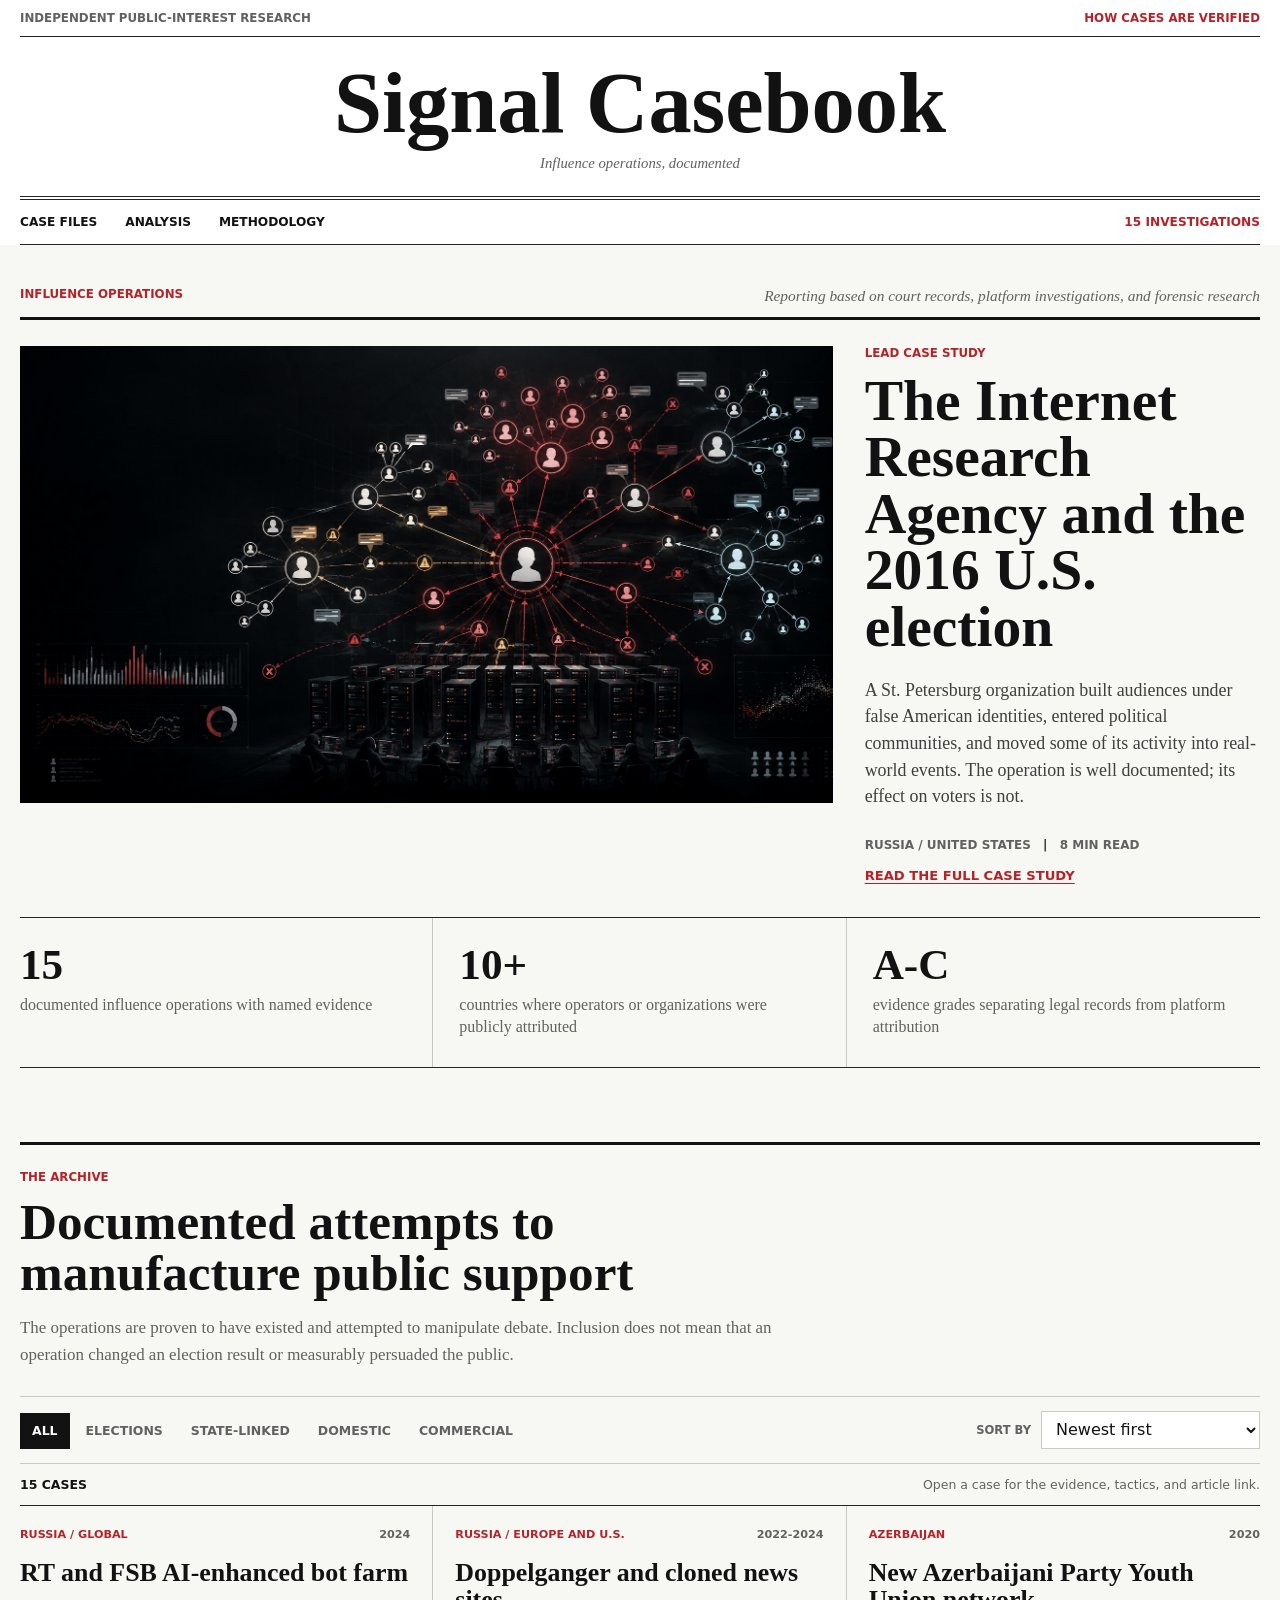
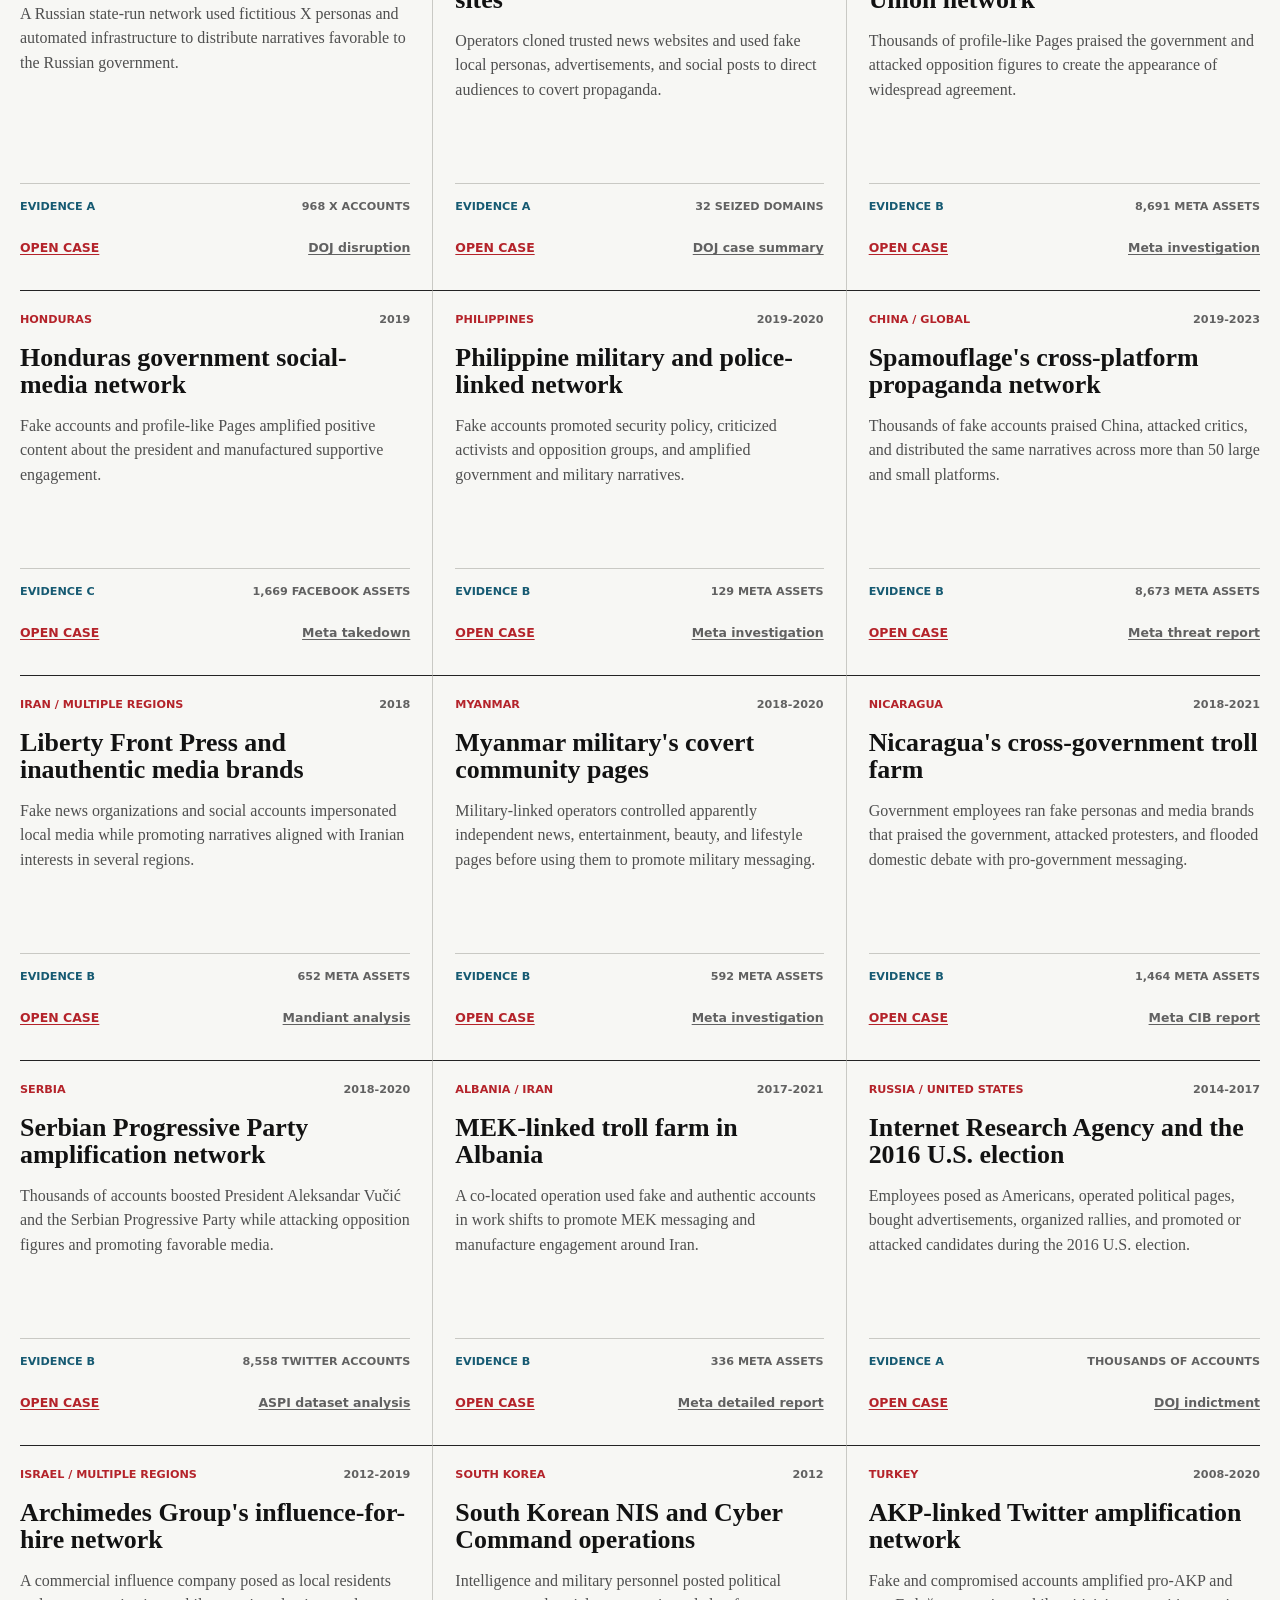
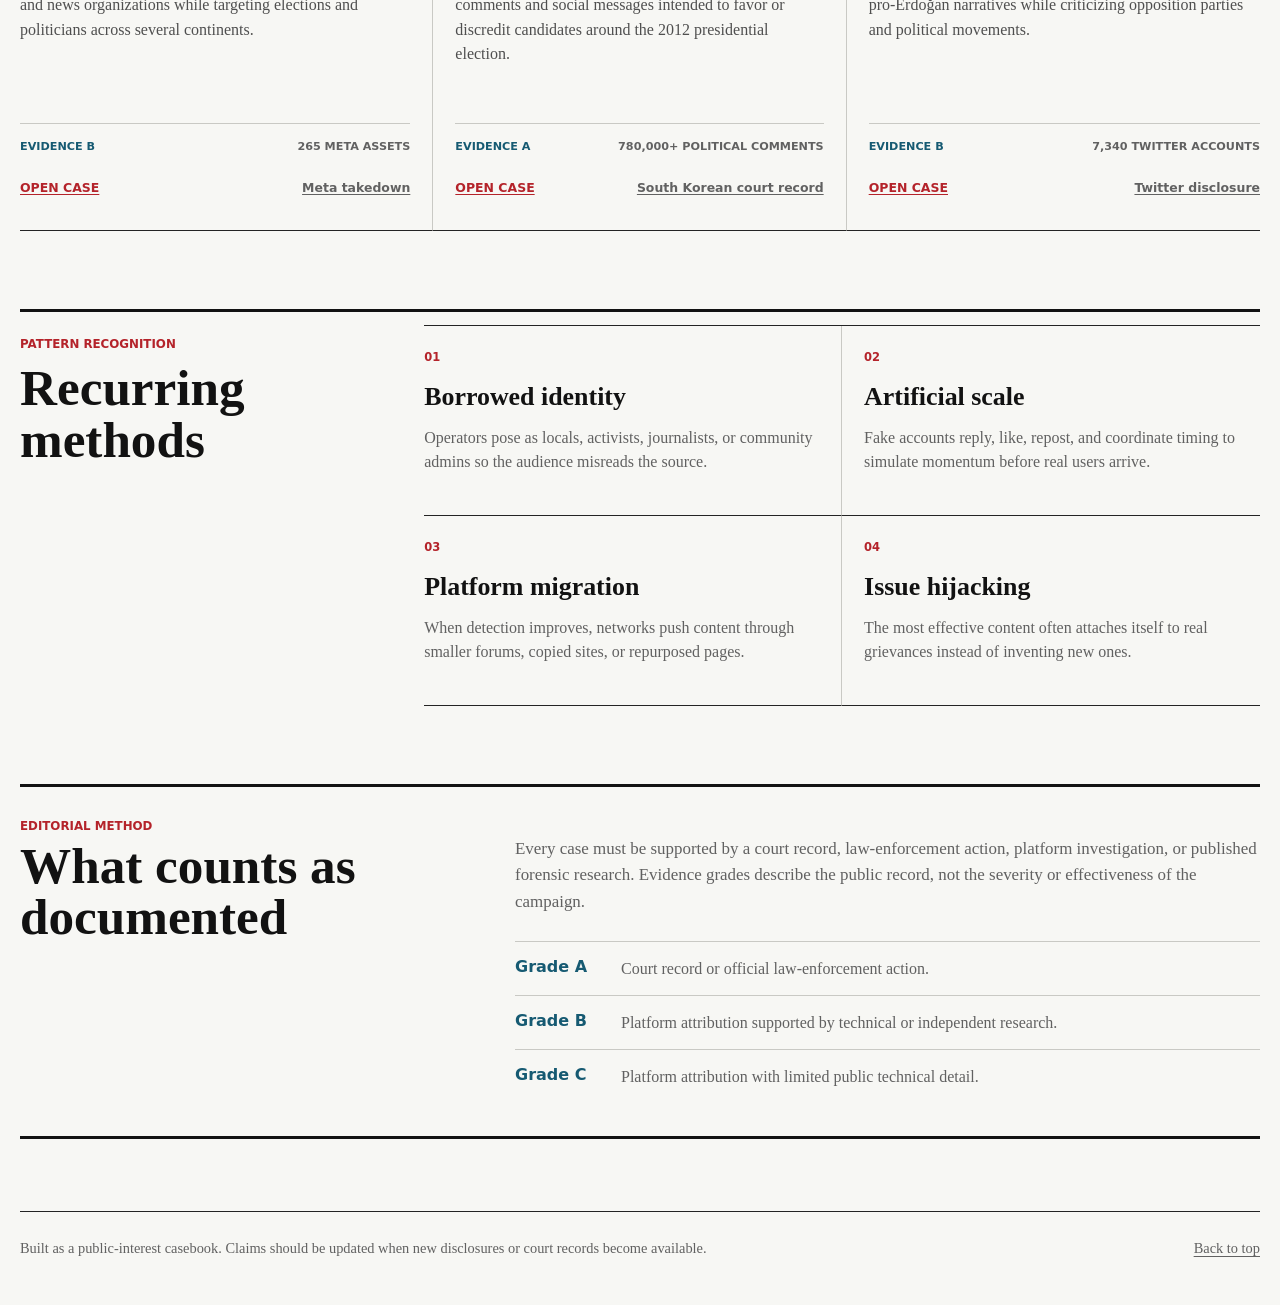
==== commit b5f9ddc8: "Restyle casebook as a news publication" ====
--- a/index.html
+++ b/index.html
@@ -17,42 +17,52 @@
     <link rel="stylesheet" href="styles.css">
   </head>
   <body>
-    <header class="hero" id="top">
+    <header class="site-header" id="top">
+      <div class="utility-bar">
+        <p>Independent public-interest research</p>
+        <a href="#method">How cases are verified</a>
+      </div>
+      <div class="masthead">
+        <a class="brand" href="#top">Signal Casebook</a>
+        <p>Influence operations, documented</p>
+      </div>
       <nav class="nav" aria-label="Primary navigation">
-        <a class="brand" href="#top">Signal Casebook</a>
         <div class="nav-links">
-          <a href="#cases">Cases</a>
-          <a href="#patterns">Patterns</a>
-          <a href="#method">Method</a>
+          <a href="#cases">Case files</a>
+          <a href="#patterns">Analysis</a>
+          <a href="#method">Methodology</a>
         </div>
+        <span>15 investigations</span>
       </nav>
-      <div class="hero-grid">
-        <section class="hero-copy" aria-labelledby="page-title">
-          <p class="eyebrow">Coordinated inauthentic behavior</p>
-          <h1 id="page-title">Case studies in manufactured consensus</h1>
-          <p class="lede">
-            Bot farms and troll networks do not need to persuade everyone. They
-            make a narrative look popular, flood weak points in the information
-            system, and pressure real people to amplify the signal.
-          </p>
-          <div class="hero-actions">
-            <a class="button primary" href="#cases">Review the cases</a>
-            <a class="button secondary" href="#patterns">Compare tactics</a>
-          </div>
-        </section>
-        <figure class="hero-art">
-          <img
-            src="assets/network-operations-hero.png"
-            alt="Abstract network visualization of fake profile clusters and amplification paths."
-          >
-          <figcaption>
-            Fifteen documented operations, from paid troll teams to cross-platform fake-account networks.
-          </figcaption>
-        </figure>
-      </div>
     </header>
 
     <main>
+      <section class="front-page" aria-labelledby="page-title">
+        <div class="front-heading">
+          <p class="eyebrow">Influence operations</p>
+          <p>Reporting based on court records, platform investigations, and forensic research</p>
+        </div>
+        <div class="lead-story">
+          <a class="lead-media" href="articles/internet-research-agency.html" aria-label="Read the Internet Research Agency case study">
+            <img
+              src="assets/network-operations-hero.png"
+              alt="Network visualization representing clusters of coordinated social-media accounts."
+            >
+          </a>
+          <article class="lead-copy">
+            <p class="story-label">Lead case study</p>
+            <h1 id="page-title"><a href="articles/internet-research-agency.html">The Internet Research Agency and the 2016 U.S. election</a></h1>
+            <p class="lede">
+              A St. Petersburg organization built audiences under false American identities,
+              entered political communities, and moved some of its activity into real-world events.
+              The operation is well documented; its effect on voters is not.
+            </p>
+            <p class="story-meta">Russia / United States <span aria-hidden="true">|</span> 8 min read</p>
+            <a class="read-story" href="articles/internet-research-agency.html">Read the full case study</a>
+          </article>
+        </div>
+      </section>
+
       <section class="overview" aria-label="Overview">
         <article>
           <span class="metric">15</span>
@@ -69,7 +79,7 @@
       </section>
 
       <section class="section-heading" id="cases">
-        <p class="eyebrow">Case files</p>
+        <p class="eyebrow">The archive</p>
         <h2>Documented attempts to manufacture public support</h2>
         <p>
           The operations are proven to have existed and attempted to manipulate
@@ -107,7 +117,7 @@
       <section class="patterns" id="patterns">
         <div class="section-heading compact">
           <p class="eyebrow">Pattern recognition</p>
-          <h2>What repeats across the cases</h2>
+          <h2>Recurring methods</h2>
         </div>
         <div class="pattern-grid">
           <article>
--- a/styles.css
+++ b/styles.css
@@ -1,294 +1,162 @@
 :root {
-  color-scheme: dark;
-  --bg: #080a0c;
-  --panel: #101418;
-  --panel-strong: #171d22;
-  --ink: #f3f0e8;
-  --muted: #b8b2a8;
-  --line: rgba(243, 240, 232, 0.16);
-  --red: #ef5350;
-  --amber: #d7a64d;
-  --cyan: #7ccbd8;
-  --green: #94b97a;
-  --shadow: rgba(0, 0, 0, 0.32);
-  font-family: Inter, ui-sans-serif, system-ui, -apple-system, BlinkMacSystemFont, "Segoe UI", sans-serif;
+  color-scheme: light;
+  --paper: #f7f7f4;
+  --white: #ffffff;
+  --ink: #121212;
+  --muted: #616161;
+  --line: #c9c9c4;
+  --line-dark: #242424;
+  --red: #b4232a;
+  --blue: #165a72;
+  --gold: #8a6b1f;
+  --serif: Georgia, "Times New Roman", serif;
+  --sans: Inter, ui-sans-serif, system-ui, -apple-system, BlinkMacSystemFont, "Segoe UI", sans-serif;
 }
 
 * { box-sizing: border-box; }
 html { scroll-behavior: smooth; }
+body { margin: 0; min-width: 320px; background: var(--paper); color: var(--ink); font-family: var(--sans); }
+body:has(dialog[open]) { overflow: hidden; }
+a { color: inherit; text-underline-offset: 0.2em; }
+button, select { font: inherit; }
+button:focus-visible, select:focus-visible, a:focus-visible { outline: 3px solid var(--blue); outline-offset: 3px; }
 
-body {
-  margin: 0;
-  min-width: 320px;
-  background:
-    radial-gradient(circle at 20% 0%, rgba(124, 203, 216, 0.12), transparent 32rem),
-    linear-gradient(180deg, #0b0e10 0%, var(--bg) 44%, #0d0b0a 100%);
-  color: var(--ink);
+.site-header { background: var(--white); }
+.utility-bar, .masthead, .nav, .front-page, .overview, .section-heading, .case-controls, .results-line, .case-grid, .patterns, .method, footer {
+  width: min(1240px, calc(100% - 36px));
+  margin-inline: auto;
 }
 
-body:has(dialog[open]) { overflow: hidden; }
-a { color: inherit; text-underline-offset: 0.24em; }
-button, select { font: inherit; }
+.utility-bar { display: flex; justify-content: space-between; gap: 24px; padding: 11px 0; color: var(--muted); font-size: 0.74rem; font-weight: 650; text-transform: uppercase; }
+.utility-bar p { margin: 0; }
+.utility-bar a { color: var(--red); text-decoration: none; }
+.masthead { display: grid; place-items: center; padding: 28px 0 24px; border-top: 1px solid var(--line-dark); border-bottom: 4px double var(--line-dark); }
+.brand { font-family: var(--serif); font-size: clamp(2.8rem, 7vw, 5.4rem); font-weight: 700; line-height: 0.9; text-decoration: none; }
+.masthead p { margin: 12px 0 0; color: var(--muted); font-family: var(--serif); font-size: 0.92rem; font-style: italic; }
+.nav { display: flex; justify-content: space-between; align-items: center; gap: 24px; min-height: 45px; border-bottom: 1px solid var(--line-dark); }
+.nav-links { display: flex; gap: 28px; }
+.nav a, .nav > span { font-size: 0.76rem; font-weight: 780; text-decoration: none; text-transform: uppercase; }
+.nav > span { color: var(--red); }
 
-button:focus-visible, select:focus-visible, a:focus-visible {
-  outline: 3px solid var(--cyan);
-  outline-offset: 3px;
-}
+main { padding-bottom: 72px; }
+.front-page { padding-top: 42px; }
+.front-heading { display: flex; justify-content: space-between; gap: 28px; padding-bottom: 12px; border-bottom: 3px solid var(--ink); }
+.front-heading p { margin: 0; }
+.front-heading > p:last-child { max-width: 580px; color: var(--muted); font-family: var(--serif); font-size: 0.96rem; font-style: italic; text-align: right; }
+.eyebrow, .story-label { color: var(--red); font-size: 0.74rem; font-weight: 800; text-transform: uppercase; }
+.lead-story { display: grid; grid-template-columns: minmax(0, 1.48fr) minmax(330px, 0.72fr); gap: 32px; padding: 26px 0 34px; border-bottom: 1px solid var(--line-dark); }
+.lead-media { display: block; }
+.lead-media img { display: block; width: 100%; aspect-ratio: 16 / 9; object-fit: cover; filter: saturate(0.72) contrast(1.04); }
+.lead-copy { display: flex; flex-direction: column; }
+.story-label { margin: 0 0 13px; }
+h1, h2, h3, p { overflow-wrap: anywhere; }
+h1 { margin: 0; font-family: var(--serif); font-size: clamp(2.5rem, 4.5vw, 4.5rem); font-weight: 700; line-height: 0.98; }
+h1 a { text-decoration: none; }
+h1 a:hover { color: var(--red); }
+.lede { margin: 22px 0 0; color: #3f3f3f; font-family: var(--serif); font-size: 1.12rem; line-height: 1.48; }
+.story-meta { margin: auto 0 16px; padding-top: 28px; color: var(--muted); font-size: 0.75rem; font-weight: 700; text-transform: uppercase; }
+.story-meta span { margin: 0 8px; color: var(--line-dark); }
+.read-story { color: var(--red); font-size: 0.82rem; font-weight: 800; text-transform: uppercase; }
 
-.hero {
-  min-height: 94vh;
-  padding: 24px clamp(18px, 4vw, 56px) 56px;
-  display: flex;
-  flex-direction: column;
-  gap: 56px;
-}
+.overview { display: grid; grid-template-columns: repeat(3, 1fr); border-bottom: 1px solid var(--line-dark); }
+.overview article { padding: 25px 26px 28px 0; border-right: 1px solid var(--line); }
+.overview article + article { padding-left: 26px; }
+.overview article:last-child { border-right: 0; }
+.metric { display: block; font-family: var(--serif); font-size: 2.7rem; font-weight: 700; line-height: 1; }
+.overview p { margin: 8px 0 0; color: var(--muted); font-family: var(--serif); line-height: 1.42; }
+.section-heading { margin-top: 74px; padding-top: 13px; border-top: 3px solid var(--ink); }
+.section-heading h2, .method h2 { max-width: 780px; margin: 7px 0 0; font-family: var(--serif); font-size: clamp(2rem, 4vw, 3.6rem); line-height: 1; }
+.section-heading p:not(.eyebrow), .method-copy > p { max-width: 760px; color: var(--muted); font-family: var(--serif); font-size: 1.06rem; line-height: 1.58; }
 
-.nav {
-  display: flex;
-  align-items: center;
-  justify-content: space-between;
-  gap: 24px;
-  max-width: 1220px;
-  width: 100%;
-  margin: 0 auto;
-}
+.case-controls { display: flex; justify-content: space-between; align-items: end; gap: 24px; margin-top: 27px; padding: 14px 0; border-block: 1px solid var(--line); }
+.filter-panel { display: flex; flex-wrap: wrap; gap: 4px; }
+.chip { min-height: 36px; padding: 8px 12px; border: 0; border-radius: 0; background: transparent; color: var(--muted); cursor: pointer; font-size: 0.78rem; font-weight: 750; text-transform: uppercase; }
+.chip.active { background: var(--ink); color: var(--white); }
+.chip:hover { color: var(--red); }
+.sort-control { display: flex; align-items: center; gap: 10px; }
+.sort-control label { color: var(--muted); font-size: 0.72rem; font-weight: 780; text-transform: uppercase; }
+.sort-control select { min-height: 38px; border: 1px solid var(--line); border-radius: 0; padding: 0 32px 0 10px; background: var(--white); color: var(--ink); }
+.results-line { display: flex; justify-content: space-between; gap: 20px; padding: 13px 0; color: var(--muted); font-size: 0.78rem; }
+.results-line p { margin: 0; }
+#results-count { color: var(--ink); font-weight: 800; text-transform: uppercase; }
 
-.brand { font-weight: 780; text-decoration: none; }
-.nav-links { display: flex; gap: clamp(14px, 3vw, 28px); color: var(--muted); font-size: 0.95rem; }
-.nav-links a { text-decoration: none; }
+.case-grid { display: grid; grid-template-columns: repeat(3, minmax(0, 1fr)); border-top: 1px solid var(--line-dark); }
+.case-card { display: flex; min-height: 385px; flex-direction: column; padding: 22px 22px 24px 0; border-bottom: 1px solid var(--line-dark); border-right: 1px solid var(--line); }
+.case-card:nth-child(3n + 2), .case-card:nth-child(3n + 3) { padding-left: 22px; }
+.case-card:nth-child(3n) { padding-right: 0; border-right: 0; }
+.case-topline, .case-meta { display: flex; justify-content: space-between; gap: 12px; color: var(--red); font-size: 0.7rem; font-weight: 800; text-transform: uppercase; }
+.date { color: var(--muted); white-space: nowrap; }
+.case-card h3, .pattern-grid h3 { margin: 18px 0 0; font-family: var(--serif); font-size: 1.62rem; line-height: 1.05; }
+.case-card > p { color: #4f4f4f; font-family: var(--serif); line-height: 1.52; }
+.case-meta { margin: auto 0 17px; padding-top: 16px; border-top: 1px solid var(--line); color: var(--muted); }
+.evidence-grade { color: var(--blue); }
+.card-actions { display: flex; align-items: center; justify-content: space-between; gap: 12px; }
+.case-open { min-height: 36px; padding: 0; border: 0; background: transparent; color: var(--red); cursor: pointer; font-size: 0.78rem; font-weight: 800; text-decoration: underline; text-underline-offset: 0.2em; text-transform: uppercase; }
+.source-link { max-width: 52%; color: var(--muted); font-size: 0.78rem; font-weight: 700; text-align: right; }
 
-.hero-grid {
-  width: 100%;
-  max-width: 1220px;
-  margin: auto;
-  display: grid;
-  grid-template-columns: minmax(0, 0.82fr) minmax(420px, 1.18fr);
-  gap: clamp(32px, 5vw, 64px);
-  align-items: center;
-}
+.patterns { display: grid; grid-template-columns: 0.6fr 1.4fr; gap: 46px; margin-top: 78px; padding-top: 13px; border-top: 3px solid var(--ink); }
+.section-heading.compact { margin: 0; padding: 0; border: 0; }
+.pattern-grid { display: grid; grid-template-columns: repeat(2, minmax(0, 1fr)); border-top: 1px solid var(--line-dark); }
+.pattern-grid article { min-height: 190px; padding: 20px 22px 24px 0; border-right: 1px solid var(--line); border-bottom: 1px solid var(--line-dark); }
+.pattern-grid article:nth-child(even) { padding-left: 22px; border-right: 0; }
+.pattern-grid span { color: var(--red); font-size: 0.72rem; font-weight: 800; }
+.pattern-grid p { color: var(--muted); font-family: var(--serif); line-height: 1.5; }
+.method { display: grid; grid-template-columns: minmax(0, 0.75fr) minmax(0, 1.25fr); gap: 48px; margin-top: 78px; padding: 32px 0; border-block: 3px solid var(--ink); }
+.method .eyebrow { margin: 0; }
+.grade-list { margin: 25px 0 0; }
+.grade-list div { display: grid; grid-template-columns: 90px 1fr; gap: 16px; padding: 15px 0; border-top: 1px solid var(--line); }
+.grade-list dt { color: var(--blue); font-weight: 800; }
+.grade-list dd { margin: 0; color: var(--muted); font-family: var(--serif); line-height: 1.45; }
 
-.hero-copy { max-width: 660px; }
-
-.eyebrow {
-  margin: 0 0 14px;
-  color: var(--cyan);
-  font-size: 0.78rem;
-  font-weight: 760;
-  letter-spacing: 0.14em;
-  text-transform: uppercase;
-}
-
-h1, h2, h3, p { overflow-wrap: anywhere; }
-
-h1 {
-  margin: 0;
-  max-width: 12ch;
-  font-size: clamp(3.4rem, 8vw, 7.4rem);
-  line-height: 0.9;
-  letter-spacing: 0;
-}
-
-.lede {
-  margin: 28px 0 0;
-  max-width: 58ch;
-  color: var(--muted);
-  font-size: clamp(1.05rem, 2vw, 1.26rem);
-  line-height: 1.58;
-}
-
-.hero-actions { display: flex; flex-wrap: wrap; gap: 12px; margin-top: 34px; }
-
-.button, .chip, .case-open, .dialog-close {
-  border: 1px solid var(--line);
-  border-radius: 8px;
-  min-height: 44px;
-  padding: 12px 16px;
-  background: rgba(255, 255, 255, 0.05);
-  color: var(--ink);
-  font-weight: 720;
-  text-decoration: none;
-  cursor: pointer;
-}
-
-.button.primary, .chip.active, .case-open {
-  border-color: rgba(239, 83, 80, 0.55);
-  background: var(--red);
-  color: #170707;
-}
-
-.button.secondary:hover, .chip:hover, .dialog-close:hover {
-  border-color: rgba(124, 203, 216, 0.5);
-  background: rgba(124, 203, 216, 0.1);
-}
-
-.hero-art { margin: 0; }
-
-.hero-art img {
-  width: 100%;
-  aspect-ratio: 16 / 9;
-  object-fit: cover;
-  border-radius: 8px;
-  border: 1px solid var(--line);
-  box-shadow: 0 30px 80px var(--shadow);
-}
-
-.hero-art figcaption { margin-top: 12px; color: var(--muted); font-size: 0.92rem; }
-main { display: grid; gap: 72px; padding: 0 clamp(18px, 4vw, 56px) 64px; }
-
-.overview, .section-heading, .case-controls, .results-line, .case-grid, .patterns, .method, footer {
-  width: 100%;
-  max-width: 1220px;
-  margin: 0 auto;
-}
-
-.overview { display: grid; grid-template-columns: repeat(3, 1fr); border-block: 1px solid var(--line); }
-.overview article { padding: 26px clamp(16px, 3vw, 32px); border-right: 1px solid var(--line); }
-.overview article:last-child { border-right: 0; }
-.metric { display: block; color: var(--amber); font-size: clamp(2rem, 4vw, 3.2rem); font-weight: 800; line-height: 1; }
-.overview p { margin: 8px 0 0; color: var(--muted); line-height: 1.48; }
-
-.section-heading { max-width: 850px; margin-bottom: -40px; }
-.section-heading h2, .method h2 { margin: 0; font-size: clamp(2.1rem, 4.4vw, 4rem); line-height: 1; }
-.section-heading p:not(.eyebrow), .method-copy > p { color: var(--muted); font-size: 1.06rem; line-height: 1.65; }
-
-.case-controls {
-  display: flex;
-  justify-content: space-between;
-  align-items: end;
-  gap: 24px;
-  margin-bottom: -54px;
-}
-
-.filter-panel { display: flex; flex-wrap: wrap; gap: 10px; }
-.chip { min-height: 38px; padding: 9px 13px; color: var(--muted); }
-.chip.active { color: #170707; }
-.sort-control { display: grid; gap: 7px; min-width: 190px; }
-.sort-control label { color: var(--muted); font-size: 0.8rem; font-weight: 760; text-transform: uppercase; }
-
-.sort-control select {
-  min-height: 42px;
-  border: 1px solid var(--line);
-  border-radius: 6px;
-  padding: 0 34px 0 12px;
-  background: var(--panel-strong);
-  color: var(--ink);
-}
-
-.results-line {
-  display: flex;
-  justify-content: space-between;
-  gap: 20px;
-  margin-bottom: -56px;
-  color: var(--muted);
-  font-size: 0.9rem;
-}
-
-.results-line p { margin: 0; }
-#results-count { color: var(--ink); font-weight: 760; }
-.case-grid { display: grid; grid-template-columns: repeat(3, minmax(0, 1fr)); gap: 16px; }
-
-.case-card {
-  display: flex;
-  min-height: 450px;
-  flex-direction: column;
-  padding: 22px;
-  border: 1px solid var(--line);
-  border-radius: 8px;
-  background: linear-gradient(180deg, rgba(255, 255, 255, 0.045), transparent), var(--panel);
-  transition: transform 160ms ease, border-color 160ms ease;
-}
-
-.case-card:hover { border-color: rgba(124, 203, 216, 0.38); transform: translateY(-2px); }
-
-.case-topline, .case-meta {
-  display: flex;
-  justify-content: space-between;
-  gap: 12px;
-  font-size: 0.78rem;
-  font-weight: 780;
-  text-transform: uppercase;
-}
-
-.case-topline { color: var(--amber); }
-.date { color: var(--cyan); white-space: nowrap; }
-.case-card h3, .pattern-grid h3 { margin: 18px 0 0; font-size: 1.34rem; line-height: 1.16; }
-.case-card > p { color: var(--muted); line-height: 1.56; }
-.case-meta { margin: auto 0 18px; padding-top: 18px; border-top: 1px solid var(--line); color: var(--muted); }
-.evidence-grade { color: var(--green); }
-.card-actions { display: flex; align-items: center; justify-content: space-between; flex-wrap: wrap; gap: 12px; }
-.case-open { min-height: 40px; padding: 9px 13px; }
-.source-link { max-width: 58%; font-size: 0.9rem; font-weight: 700; overflow-wrap: anywhere; text-align: right; }
-
-.patterns { display: grid; grid-template-columns: 0.72fr 1.28fr; gap: 32px; align-items: start; }
-.section-heading.compact { margin: 0; }
-.pattern-grid { display: grid; grid-template-columns: repeat(2, minmax(0, 1fr)); gap: 16px; }
-.pattern-grid article { min-height: 220px; padding: 22px; border: 1px solid var(--line); border-radius: 8px; background: var(--panel-strong); }
-.pattern-grid span { color: var(--red); font-weight: 800; }
-.pattern-grid p { color: var(--muted); line-height: 1.56; }
-
-.method {
-  display: grid;
-  grid-template-columns: minmax(0, 0.75fr) minmax(0, 1.25fr);
-  gap: 44px;
-  padding: 34px 0;
-  border-block: 1px solid var(--line);
-}
-
-.grade-list { display: grid; gap: 0; margin: 24px 0 0; }
-.grade-list div { display: grid; grid-template-columns: 90px 1fr; gap: 14px; padding: 14px 0; border-top: 1px solid var(--line); }
-.grade-list dt { color: var(--green); font-weight: 800; }
-.grade-list dd { margin: 0; color: var(--muted); line-height: 1.45; }
-
-.case-dialog {
-  width: min(780px, calc(100% - 28px));
-  max-height: min(880px, calc(100vh - 28px));
-  padding: 0;
-  border: 1px solid var(--line);
-  border-radius: 8px;
-  background: #0f1316;
-  color: var(--ink);
-  box-shadow: 0 40px 120px rgba(0, 0, 0, 0.7);
-}
-
-.case-dialog::backdrop { background: rgba(2, 3, 4, 0.84); backdrop-filter: blur(6px); }
+.button, .dialog-close { min-height: 42px; padding: 10px 14px; border: 1px solid var(--ink); border-radius: 0; background: var(--white); color: var(--ink); cursor: pointer; font-weight: 750; text-decoration: none; }
+.button.primary { background: var(--red); color: var(--white); border-color: var(--red); }
+.button.secondary:hover, .dialog-close:hover { background: var(--ink); color: var(--white); }
+.button.disabled { cursor: not-allowed; opacity: 0.5; }
+.case-dialog { width: min(780px, calc(100% - 28px)); max-height: min(880px, calc(100vh - 28px)); padding: 0; border: 1px solid var(--line-dark); border-radius: 0; background: var(--paper); color: var(--ink); box-shadow: 0 30px 80px rgba(0, 0, 0, 0.28); }
+.case-dialog::backdrop { background: rgba(18, 18, 18, 0.76); }
 .dialog-shell { position: relative; padding: clamp(24px, 5vw, 48px); }
-.dialog-close { position: sticky; top: 0; z-index: 1; float: right; min-height: 38px; padding: 8px 12px; background: #171d22; }
-.dialog-header { padding-right: 82px; }
-.dialog-kicker { color: var(--amber); font-size: 0.78rem; font-weight: 780; text-transform: uppercase; }
-.dialog-header h2 { margin: 12px 0 16px; font-size: clamp(2rem, 5vw, 3.4rem); line-height: 0.98; }
-.dialog-summary { color: var(--muted); font-size: 1.08rem; line-height: 1.65; }
-.dialog-stats { display: grid; grid-template-columns: repeat(3, 1fr); margin: 28px 0; border-block: 1px solid var(--line); }
-.dialog-stats div { padding: 18px 14px; border-right: 1px solid var(--line); }
+.dialog-close { position: sticky; top: 0; z-index: 1; float: right; min-height: 36px; padding: 8px 12px; }
+.dialog-header { padding-right: 90px; }
+.dialog-kicker { color: var(--red); font-size: 0.74rem; font-weight: 800; text-transform: uppercase; }
+.dialog-header h2 { margin: 12px 0 16px; font-family: var(--serif); font-size: clamp(2.2rem, 5vw, 3.8rem); line-height: 0.98; }
+.dialog-summary { color: #494949; font-family: var(--serif); font-size: 1.12rem; line-height: 1.55; }
+.dialog-stats { display: grid; grid-template-columns: repeat(3, 1fr); margin: 28px 0; border-block: 1px solid var(--line-dark); }
+.dialog-stats div { padding: 17px 14px; border-right: 1px solid var(--line); }
 .dialog-stats div:last-child { border-right: 0; }
-.dialog-stats dt { color: var(--cyan); font-size: 0.74rem; font-weight: 780; text-transform: uppercase; }
-.dialog-stats dd { margin: 6px 0 0; font-weight: 730; }
-.dialog-section { padding-top: 6px; }
-.dialog-section h3 { margin: 22px 0 8px; color: var(--green); font-size: 1rem; }
-.dialog-section p { margin: 0; color: var(--muted); line-height: 1.65; }
-.dialog-note { margin-top: 22px; padding: 16px; border-left: 3px solid var(--amber); background: rgba(215, 166, 77, 0.08); color: var(--muted); line-height: 1.55; }
-.dialog-actions { display: flex; flex-wrap: wrap; gap: 12px; margin-top: 28px; }
-.button.disabled { cursor: not-allowed; opacity: 0.52; }
-
-footer { display: flex; justify-content: space-between; gap: 24px; padding: 28px clamp(18px, 4vw, 56px) 48px; color: var(--muted); border-top: 1px solid var(--line); }
+.dialog-stats dt { color: var(--red); font-size: 0.68rem; font-weight: 800; text-transform: uppercase; }
+.dialog-stats dd { margin: 6px 0 0; font-family: var(--serif); font-weight: 700; }
+.dialog-section h3 { margin: 24px 0 7px; font-size: 0.78rem; text-transform: uppercase; }
+.dialog-section p { margin: 0; color: #494949; font-family: var(--serif); line-height: 1.58; }
+.dialog-note { margin-top: 24px; padding: 17px 19px; border-left: 4px solid var(--gold); background: #efefe9; color: #454545; font-family: var(--serif); line-height: 1.52; }
+.dialog-actions { display: flex; flex-wrap: wrap; gap: 10px; margin-top: 28px; }
+footer { display: flex; justify-content: space-between; gap: 24px; padding: 28px 0 48px; border-top: 1px solid var(--line-dark); color: var(--muted); font-family: var(--serif); font-size: 0.9rem; }
 footer p { margin: 0; }
 
 @media (max-width: 980px) {
-  .hero { min-height: auto; }
-  .hero-grid, .patterns, .method { grid-template-columns: 1fr; }
-  .hero-copy { max-width: none; }
-  h1 { max-width: 10ch; }
+  .lead-story, .patterns, .method { grid-template-columns: 1fr; }
+  .lead-copy { min-height: 0; }
+  .story-meta { margin-top: 24px; }
   .case-grid { grid-template-columns: repeat(2, minmax(0, 1fr)); }
+  .case-card:nth-child(n) { padding: 22px; border-right: 1px solid var(--line); }
+  .case-card:nth-child(2n + 1) { padding-left: 0; }
+  .case-card:nth-child(2n) { padding-right: 0; border-right: 0; }
 }
 
 @media (max-width: 680px) {
-  .nav { align-items: flex-start; flex-direction: column; }
-  .hero-grid { gap: 28px; }
+  .utility-bar > p, .nav > span { display: none; }
+  .utility-bar { justify-content: flex-end; }
+  .masthead { place-items: start; }
+  .brand { font-size: 2.75rem; }
+  .nav-links { width: 100%; justify-content: space-between; gap: 12px; }
+  .front-heading { display: block; }
+  .front-heading > p:last-child { margin-top: 8px; text-align: left; }
+  .lead-story { gap: 22px; padding-top: 18px; }
   .overview, .case-grid, .pattern-grid { grid-template-columns: 1fr; }
-  .overview article { border-right: 0; border-bottom: 1px solid var(--line); }
-  .overview article:last-child { border-bottom: 0; }
+  .overview article, .overview article + article { padding: 20px 0; border-right: 0; border-bottom: 1px solid var(--line); }
   .case-controls, .results-line { align-items: stretch; flex-direction: column; }
-  .sort-control { width: 100%; }
-  .case-card { min-height: 0; }
+  .sort-control { justify-content: space-between; }
+  .case-card:nth-child(n) { min-height: 0; padding: 22px 0; border-right: 0; }
+  .pattern-grid article, .pattern-grid article:nth-child(even) { min-height: 0; padding: 20px 0; border-right: 0; }
   .dialog-shell { padding: 22px; }
   .dialog-stats { grid-template-columns: 1fr; }
   .dialog-stats div { border-right: 0; border-bottom: 1px solid var(--line); }
